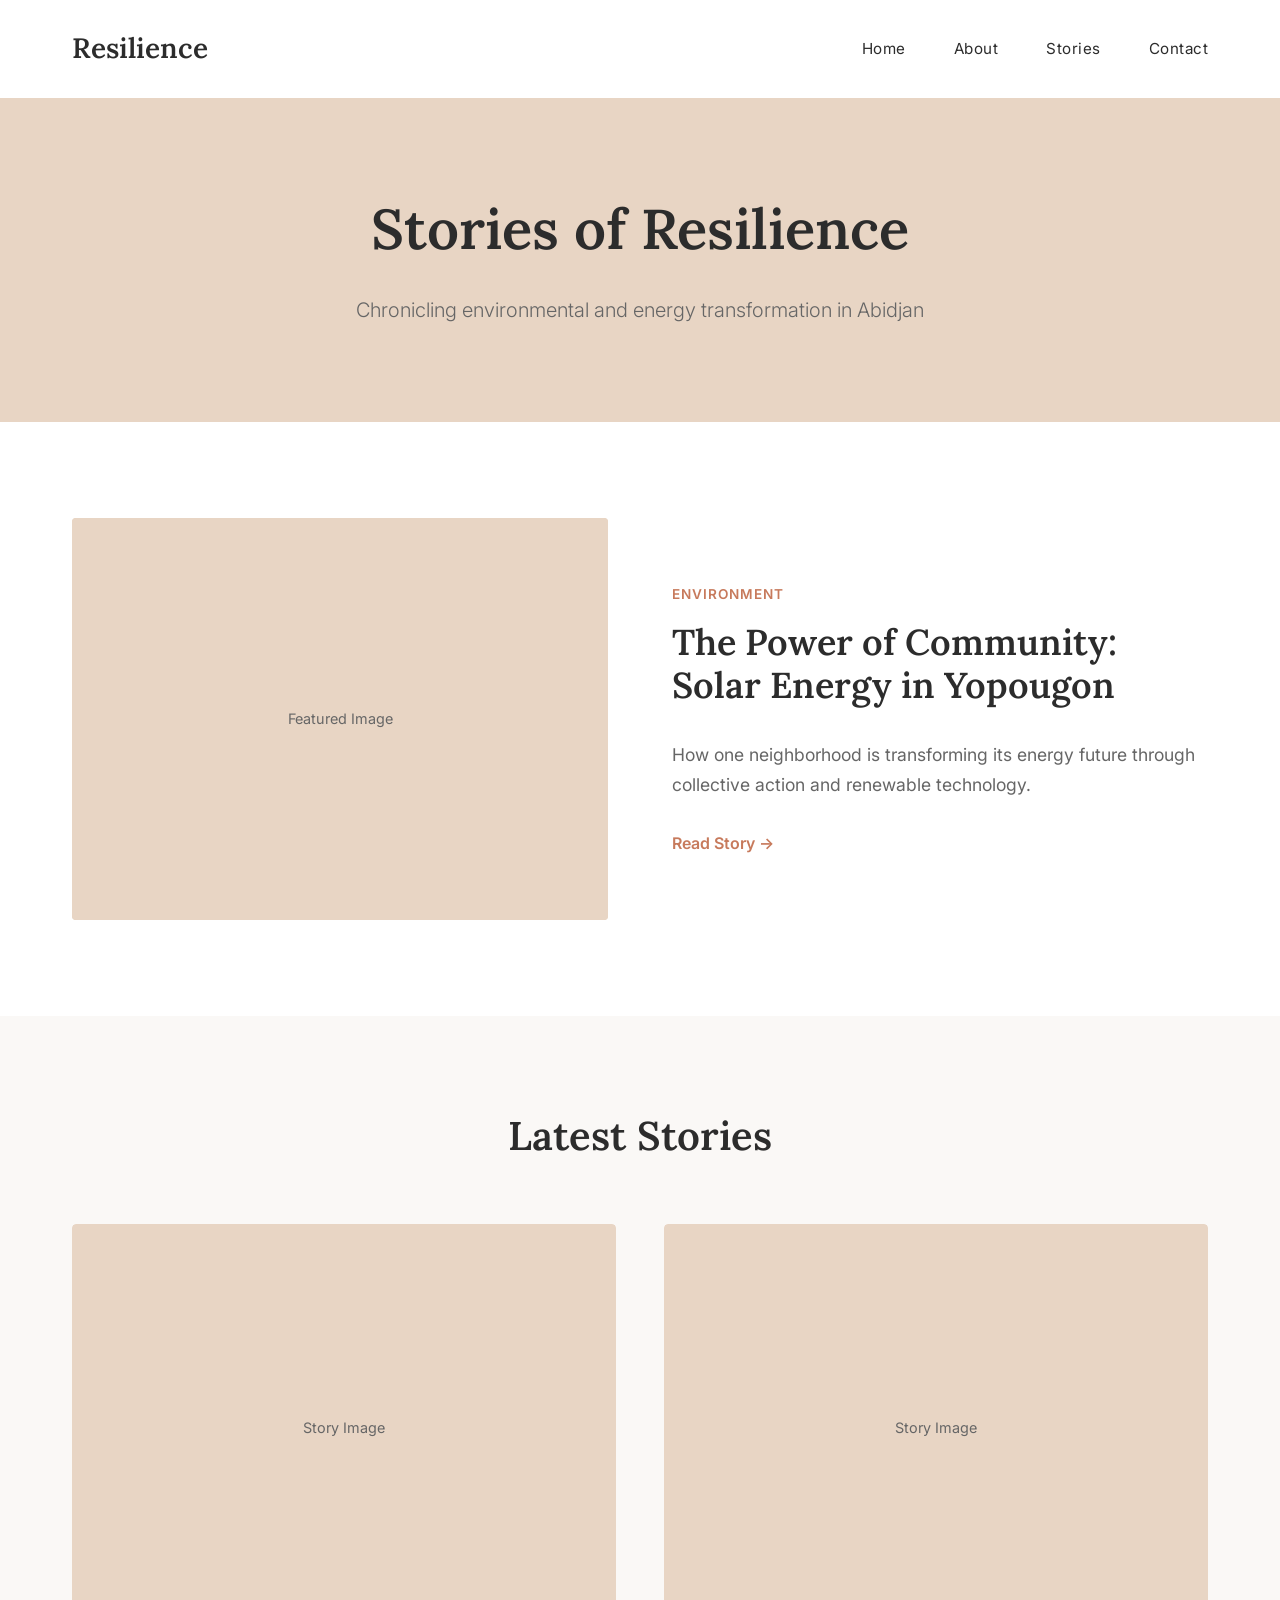
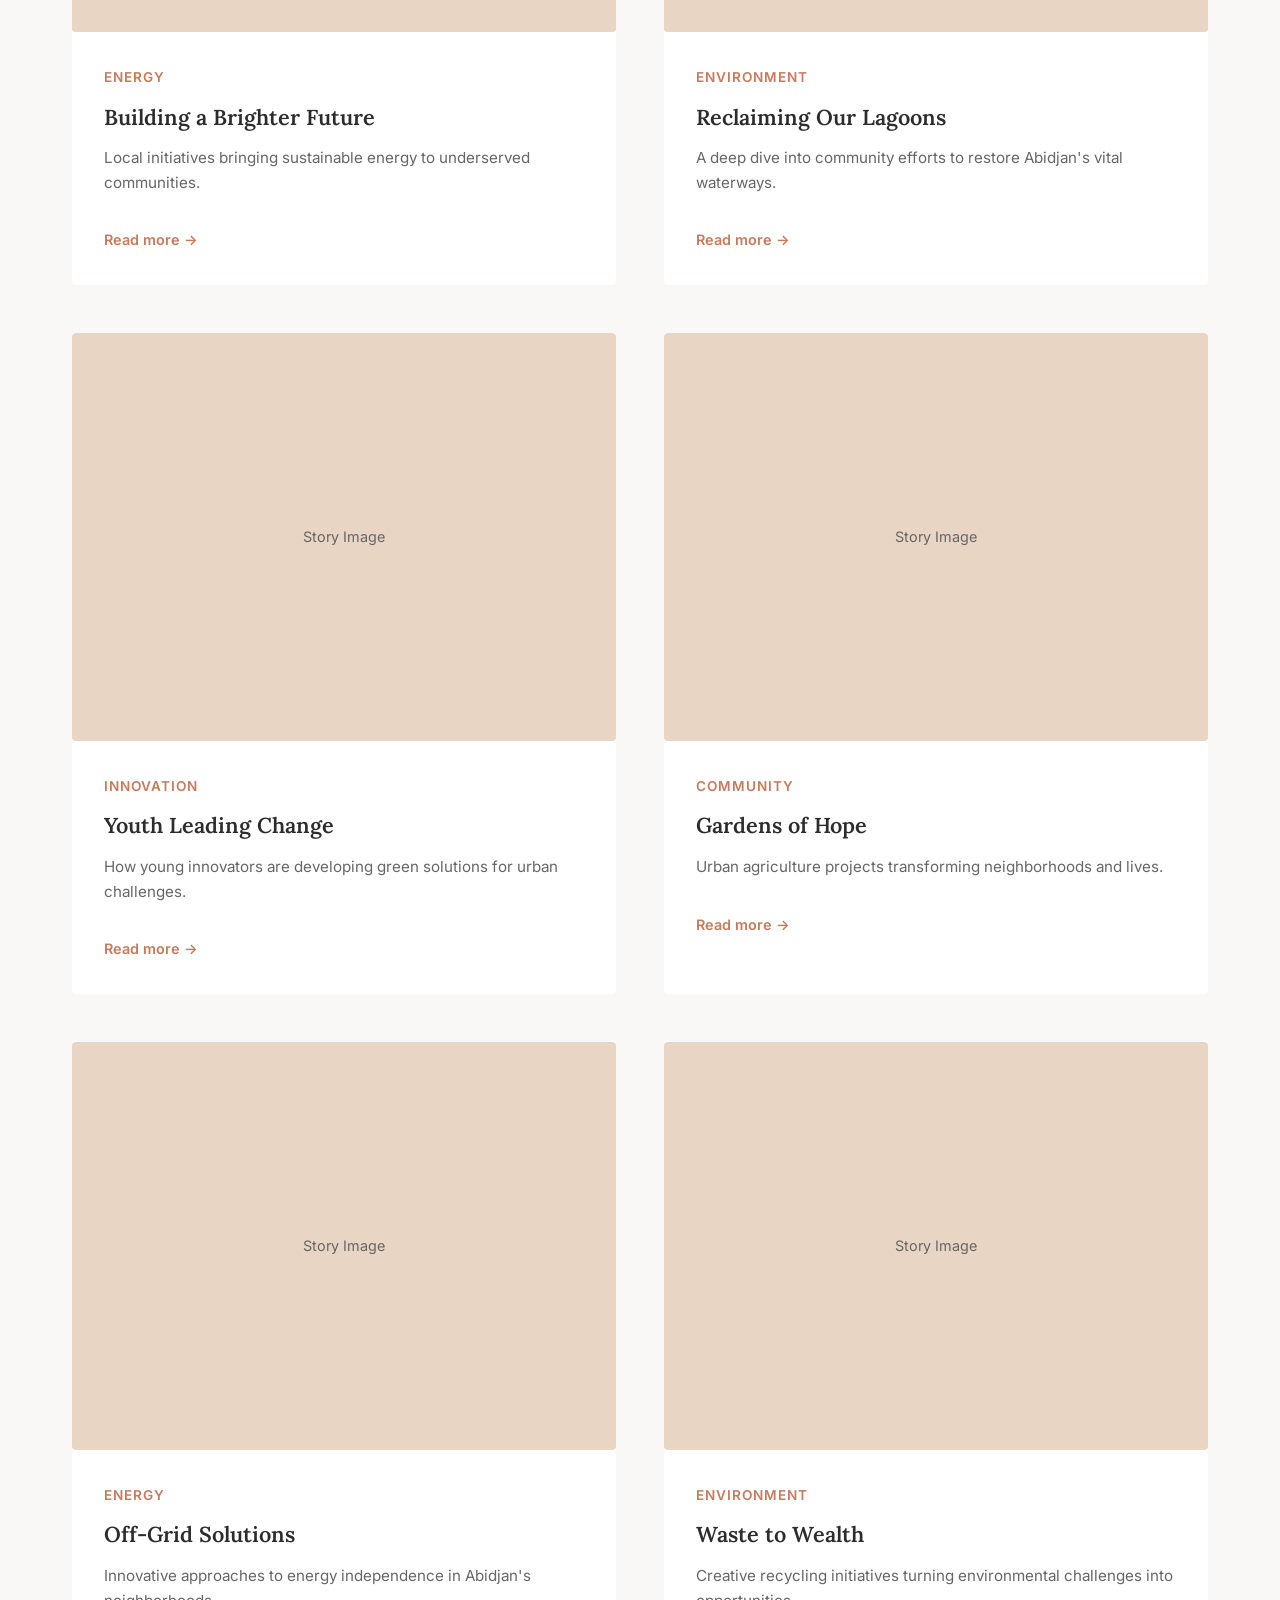
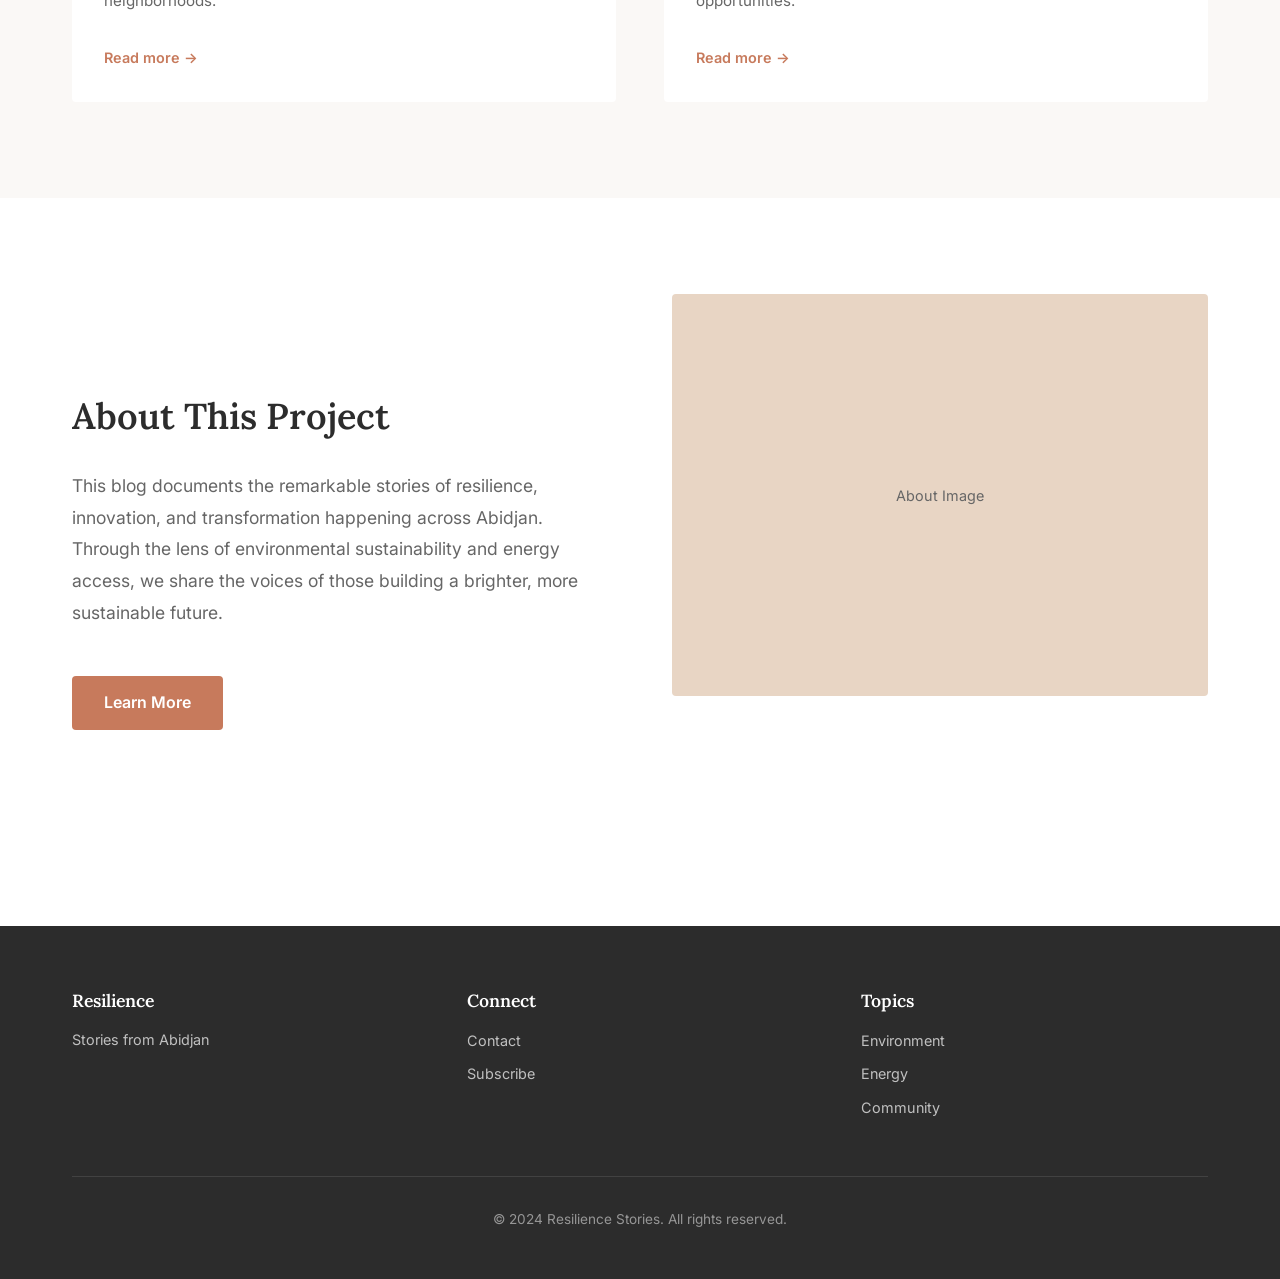
==== index.html @ 50802165 "Create simple blog website for Abidjan resilience stories - Add homepage with hero section, featured" ====
<!DOCTYPE html>
<html lang="en">
<head>
    <meta charset="UTF-8">
    <meta name="viewport" content="width=device-width, initial-scale=1.0">
    <title>Stories of Resilience - Abidjan</title>
    <link rel="stylesheet" href="styles.css">
    <link rel="preconnect" href="https://fonts.googleapis.com">
    <link rel="preconnect" href="https://fonts.gstatic.com" crossorigin>
    <link href="https://fonts.googleapis.com/css2?family=Lora:wght@400;600&family=Inter:wght@300;400;600&display=swap" rel="stylesheet">
</head>
<body>
    <header class="main-header">
        <nav class="nav-container">
            <div class="logo">
                <h1>Resilience</h1>
            </div>
            <ul class="nav-menu">
                <li><a href="index.html">Home</a></li>
                <li><a href="about.html">About</a></li>
                <li><a href="#blog">Stories</a></li>
                <li><a href="#contact">Contact</a></li>
            </ul>
        </nav>
    </header>

    <main>
        <!-- Hero Section -->
        <section class="hero">
            <div class="hero-content">
                <h2 class="hero-title">Stories of Resilience</h2>
                <p class="hero-subtitle">Chronicling environmental and energy transformation in Abidjan</p>
            </div>
        </section>

        <!-- Featured Article -->
        <section class="featured">
            <div class="container">
                <article class="featured-article">
                    <div class="featured-image">
                        <div class="placeholder-image">Featured Image</div>
                    </div>
                    <div class="featured-text">
                        <span class="category">Environment</span>
                        <h3>The Power of Community: Solar Energy in Yopougon</h3>
                        <p class="excerpt">How one neighborhood is transforming its energy future through collective action and renewable technology.</p>
                        <a href="post.html" class="read-more">Read Story →</a>
                    </div>
                </article>
            </div>
        </section>

        <!-- Blog Grid -->
        <section id="blog" class="blog-grid">
            <div class="container">
                <h2 class="section-title">Latest Stories</h2>

                <div class="grid">
                    <article class="blog-card">
                        <div class="card-image">
                            <div class="placeholder-image">Story Image</div>
                        </div>
                        <div class="card-content">
                            <span class="category">Energy</span>
                            <h3>Building a Brighter Future</h3>
                            <p>Local initiatives bringing sustainable energy to underserved communities.</p>
                            <a href="post.html" class="card-link">Read more →</a>
                        </div>
                    </article>

                    <article class="blog-card">
                        <div class="card-image">
                            <div class="placeholder-image">Story Image</div>
                        </div>
                        <div class="card-content">
                            <span class="category">Environment</span>
                            <h3>Reclaiming Our Lagoons</h3>
                            <p>A deep dive into community efforts to restore Abidjan's vital waterways.</p>
                            <a href="post.html" class="card-link">Read more →</a>
                        </div>
                    </article>

                    <article class="blog-card">
                        <div class="card-image">
                            <div class="placeholder-image">Story Image</div>
                        </div>
                        <div class="card-content">
                            <span class="category">Innovation</span>
                            <h3>Youth Leading Change</h3>
                            <p>How young innovators are developing green solutions for urban challenges.</p>
                            <a href="post.html" class="card-link">Read more →</a>
                        </div>
                    </article>

                    <article class="blog-card">
                        <div class="card-image">
                            <div class="placeholder-image">Story Image</div>
                        </div>
                        <div class="card-content">
                            <span class="category">Community</span>
                            <h3>Gardens of Hope</h3>
                            <p>Urban agriculture projects transforming neighborhoods and lives.</p>
                            <a href="post.html" class="card-link">Read more →</a>
                        </div>
                    </article>

                    <article class="blog-card">
                        <div class="card-image">
                            <div class="placeholder-image">Story Image</div>
                        </div>
                        <div class="card-content">
                            <span class="category">Energy</span>
                            <h3>Off-Grid Solutions</h3>
                            <p>Innovative approaches to energy independence in Abidjan's neighborhoods.</p>
                            <a href="post.html" class="card-link">Read more →</a>
                        </div>
                    </article>

                    <article class="blog-card">
                        <div class="card-image">
                            <div class="placeholder-image">Story Image</div>
                        </div>
                        <div class="card-content">
                            <span class="category">Environment</span>
                            <h3>Waste to Wealth</h3>
                            <p>Creative recycling initiatives turning environmental challenges into opportunities.</p>
                            <a href="post.html" class="card-link">Read more →</a>
                        </div>
                    </article>
                </div>
            </div>
        </section>

        <!-- About Section -->
        <section class="about-section">
            <div class="container">
                <div class="about-grid">
                    <div class="about-text">
                        <h2>About This Project</h2>
                        <p>This blog documents the remarkable stories of resilience, innovation, and transformation happening across Abidjan. Through the lens of environmental sustainability and energy access, we share the voices of those building a brighter, more sustainable future.</p>
                        <a href="about.html" class="btn-primary">Learn More</a>
                    </div>
                    <div class="about-image">
                        <div class="placeholder-image">About Image</div>
                    </div>
                </div>
            </div>
        </section>
    </main>

    <footer class="main-footer">
        <div class="container">
            <div class="footer-content">
                <div class="footer-col">
                    <h4>Resilience</h4>
                    <p>Stories from Abidjan</p>
                </div>
                <div class="footer-col">
                    <h4>Connect</h4>
                    <ul>
                        <li><a href="#contact">Contact</a></li>
                        <li><a href="#subscribe">Subscribe</a></li>
                    </ul>
                </div>
                <div class="footer-col">
                    <h4>Topics</h4>
                    <ul>
                        <li><a href="#environment">Environment</a></li>
                        <li><a href="#energy">Energy</a></li>
                        <li><a href="#community">Community</a></li>
                    </ul>
                </div>
            </div>
            <div class="footer-bottom">
                <p>&copy; 2024 Resilience Stories. All rights reserved.</p>
            </div>
        </div>
    </footer>
</body>
</html>
---- styles.css ----
/* ==========================================
   GLOBAL STYLES & VARIABLES
   ========================================== */

:root {
    /* Colors from moodboard */
    --primary-color: #C77A5C;      /* Terracotta */
    --secondary-color: #E8D5C4;    /* Beige */
    --accent-color: #A86A4D;       /* Darker terracotta */
    --text-dark: #2C2C2C;
    --text-light: #666666;
    --bg-light: #FAF8F6;
    --white: #FFFFFF;

    /* Typography */
    --font-serif: 'Lora', Georgia, serif;
    --font-sans: 'Inter', -apple-system, sans-serif;

    /* Spacing */
    --spacing-xs: 0.5rem;
    --spacing-sm: 1rem;
    --spacing-md: 2rem;
    --spacing-lg: 3rem;
    --spacing-xl: 4rem;
    --spacing-xxl: 6rem;

    /* Layout */
    --max-width: 1200px;
    --border-radius: 4px;
}

/* ==========================================
   RESET & BASE STYLES
   ========================================== */

* {
    margin: 0;
    padding: 0;
    box-sizing: border-box;
}

body {
    font-family: var(--font-sans);
    color: var(--text-dark);
    background-color: var(--bg-light);
    line-height: 1.6;
    font-size: 16px;
}

h1, h2, h3, h4, h5, h6 {
    font-family: var(--font-serif);
    font-weight: 600;
    line-height: 1.2;
    margin-bottom: var(--spacing-sm);
}

h1 { font-size: 2.5rem; }
h2 { font-size: 2rem; }
h3 { font-size: 1.5rem; }
h4 { font-size: 1.25rem; }

p {
    margin-bottom: var(--spacing-sm);
    color: var(--text-light);
}

a {
    color: var(--primary-color);
    text-decoration: none;
    transition: color 0.3s ease;
}

a:hover {
    color: var(--accent-color);
}

img {
    max-width: 100%;
    height: auto;
    display: block;
}

.container {
    max-width: var(--max-width);
    margin: 0 auto;
    padding: 0 var(--spacing-md);
}

/* ==========================================
   HEADER & NAVIGATION
   ========================================== */

.main-header {
    background-color: var(--white);
    border-bottom: 1px solid var(--secondary-color);
    position: sticky;
    top: 0;
    z-index: 100;
    padding: var(--spacing-md) 0;
}

.nav-container {
    max-width: var(--max-width);
    margin: 0 auto;
    padding: 0 var(--spacing-md);
    display: flex;
    justify-content: space-between;
    align-items: center;
}

.logo h1 {
    font-size: 1.75rem;
    color: var(--text-dark);
    margin: 0;
}

.nav-menu {
    display: flex;
    list-style: none;
    gap: var(--spacing-lg);
}

.nav-menu a {
    color: var(--text-dark);
    font-weight: 400;
    font-size: 0.95rem;
    letter-spacing: 0.5px;
    transition: color 0.3s ease;
}

.nav-menu a:hover {
    color: var(--primary-color);
}

/* ==========================================
   HERO SECTION
   ========================================== */

.hero {
    background-color: var(--secondary-color);
    padding: var(--spacing-xxl) var(--spacing-md);
    text-align: center;
}

.hero-content {
    max-width: 800px;
    margin: 0 auto;
}

.hero-title {
    font-size: 3.5rem;
    color: var(--text-dark);
    margin-bottom: var(--spacing-md);
    font-weight: 600;
}

.hero-subtitle {
    font-size: 1.25rem;
    color: var(--text-light);
    font-weight: 300;
    max-width: 600px;
    margin: 0 auto;
}

/* ==========================================
   FEATURED ARTICLE
   ========================================== */

.featured {
    padding: var(--spacing-xxl) 0;
    background-color: var(--white);
}

.featured-article {
    display: grid;
    grid-template-columns: 1fr 1fr;
    gap: var(--spacing-xl);
    align-items: center;
}

.featured-image,
.placeholder-image {
    width: 100%;
    aspect-ratio: 4/3;
    background-color: var(--secondary-color);
    border-radius: var(--border-radius);
    display: flex;
    align-items: center;
    justify-content: center;
    color: var(--text-light);
    font-size: 0.9rem;
}

.category {
    display: inline-block;
    font-size: 0.85rem;
    text-transform: uppercase;
    letter-spacing: 1px;
    color: var(--primary-color);
    font-weight: 600;
    margin-bottom: var(--spacing-sm);
}

.featured-text h3 {
    font-size: 2.25rem;
    color: var(--text-dark);
    margin-bottom: var(--spacing-md);
}

.excerpt {
    font-size: 1.1rem;
    line-height: 1.7;
    margin-bottom: var(--spacing-md);
}

.read-more {
    display: inline-block;
    font-weight: 600;
    font-size: 1rem;
    color: var(--primary-color);
    transition: transform 0.3s ease;
}

.read-more:hover {
    transform: translateX(5px);
}

/* ==========================================
   BLOG GRID
   ========================================== */

.blog-grid {
    padding: var(--spacing-xxl) 0;
    background-color: var(--bg-light);
}

.section-title {
    text-align: center;
    font-size: 2.5rem;
    margin-bottom: var(--spacing-xl);
    color: var(--text-dark);
}

.grid {
    display: grid;
    grid-template-columns: repeat(auto-fill, minmax(350px, 1fr));
    gap: var(--spacing-lg);
}

.blog-card {
    background-color: var(--white);
    border-radius: var(--border-radius);
    overflow: hidden;
    transition: transform 0.3s ease, box-shadow 0.3s ease;
}

.blog-card:hover {
    transform: translateY(-5px);
    box-shadow: 0 10px 30px rgba(0, 0, 0, 0.1);
}

.card-image {
    width: 100%;
    aspect-ratio: 16/10;
}

.card-content {
    padding: var(--spacing-md);
}

.card-content h3 {
    font-size: 1.35rem;
    margin-bottom: var(--spacing-sm);
    color: var(--text-dark);
}

.card-content p {
    font-size: 0.95rem;
    margin-bottom: var(--spacing-md);
    line-height: 1.6;
}

.card-link {
    font-weight: 600;
    font-size: 0.9rem;
    color: var(--primary-color);
}

/* ==========================================
   ABOUT SECTION
   ========================================== */

.about-section {
    padding: var(--spacing-xxl) 0;
    background-color: var(--white);
}

.about-grid {
    display: grid;
    grid-template-columns: 1fr 1fr;
    gap: var(--spacing-xl);
    align-items: center;
}

.about-text h2 {
    font-size: 2.25rem;
    margin-bottom: var(--spacing-md);
}

.about-text p {
    font-size: 1.1rem;
    line-height: 1.8;
    margin-bottom: var(--spacing-lg);
}

.btn-primary {
    display: inline-block;
    padding: 0.875rem 2rem;
    background-color: var(--primary-color);
    color: var(--white);
    border-radius: var(--border-radius);
    font-weight: 600;
    transition: background-color 0.3s ease, transform 0.3s ease;
}

.btn-primary:hover {
    background-color: var(--accent-color);
    transform: translateY(-2px);
    color: var(--white);
}

.about-image {
    width: 100%;
    aspect-ratio: 1/1;
}

/* ==========================================
   FOOTER
   ========================================== */

.main-footer {
    background-color: var(--text-dark);
    color: var(--white);
    padding: var(--spacing-xl) 0 var(--spacing-md);
}

.footer-content {
    display: grid;
    grid-template-columns: repeat(3, 1fr);
    gap: var(--spacing-lg);
    margin-bottom: var(--spacing-lg);
}

.footer-col h4 {
    color: var(--white);
    margin-bottom: var(--spacing-sm);
    font-size: 1.1rem;
}

.footer-col p,
.footer-col a {
    color: rgba(255, 255, 255, 0.7);
    font-size: 0.9rem;
}

.footer-col ul {
    list-style: none;
}

.footer-col ul li {
    margin-bottom: var(--spacing-xs);
}

.footer-col a:hover {
    color: var(--secondary-color);
}

.footer-bottom {
    border-top: 1px solid rgba(255, 255, 255, 0.1);
    padding-top: var(--spacing-md);
    text-align: center;
}

.footer-bottom p {
    color: rgba(255, 255, 255, 0.5);
    font-size: 0.85rem;
}

/* ==========================================
   RESPONSIVE DESIGN
   ========================================== */

@media (max-width: 768px) {
    .hero-title {
        font-size: 2.5rem;
    }

    .hero-subtitle {
        font-size: 1.1rem;
    }

    .nav-menu {
        gap: var(--spacing-md);
    }

    .featured-article,
    .about-grid {
        grid-template-columns: 1fr;
    }

    .grid {
        grid-template-columns: 1fr;
    }

    .footer-content {
        grid-template-columns: 1fr;
        gap: var(--spacing-md);
    }

    .section-title {
        font-size: 2rem;
    }
}

@media (max-width: 480px) {
    .hero-title {
        font-size: 2rem;
    }

    .nav-menu {
        flex-direction: column;
        gap: var(--spacing-sm);
    }

    .nav-container {
        flex-direction: column;
        gap: var(--spacing-md);
    }
}
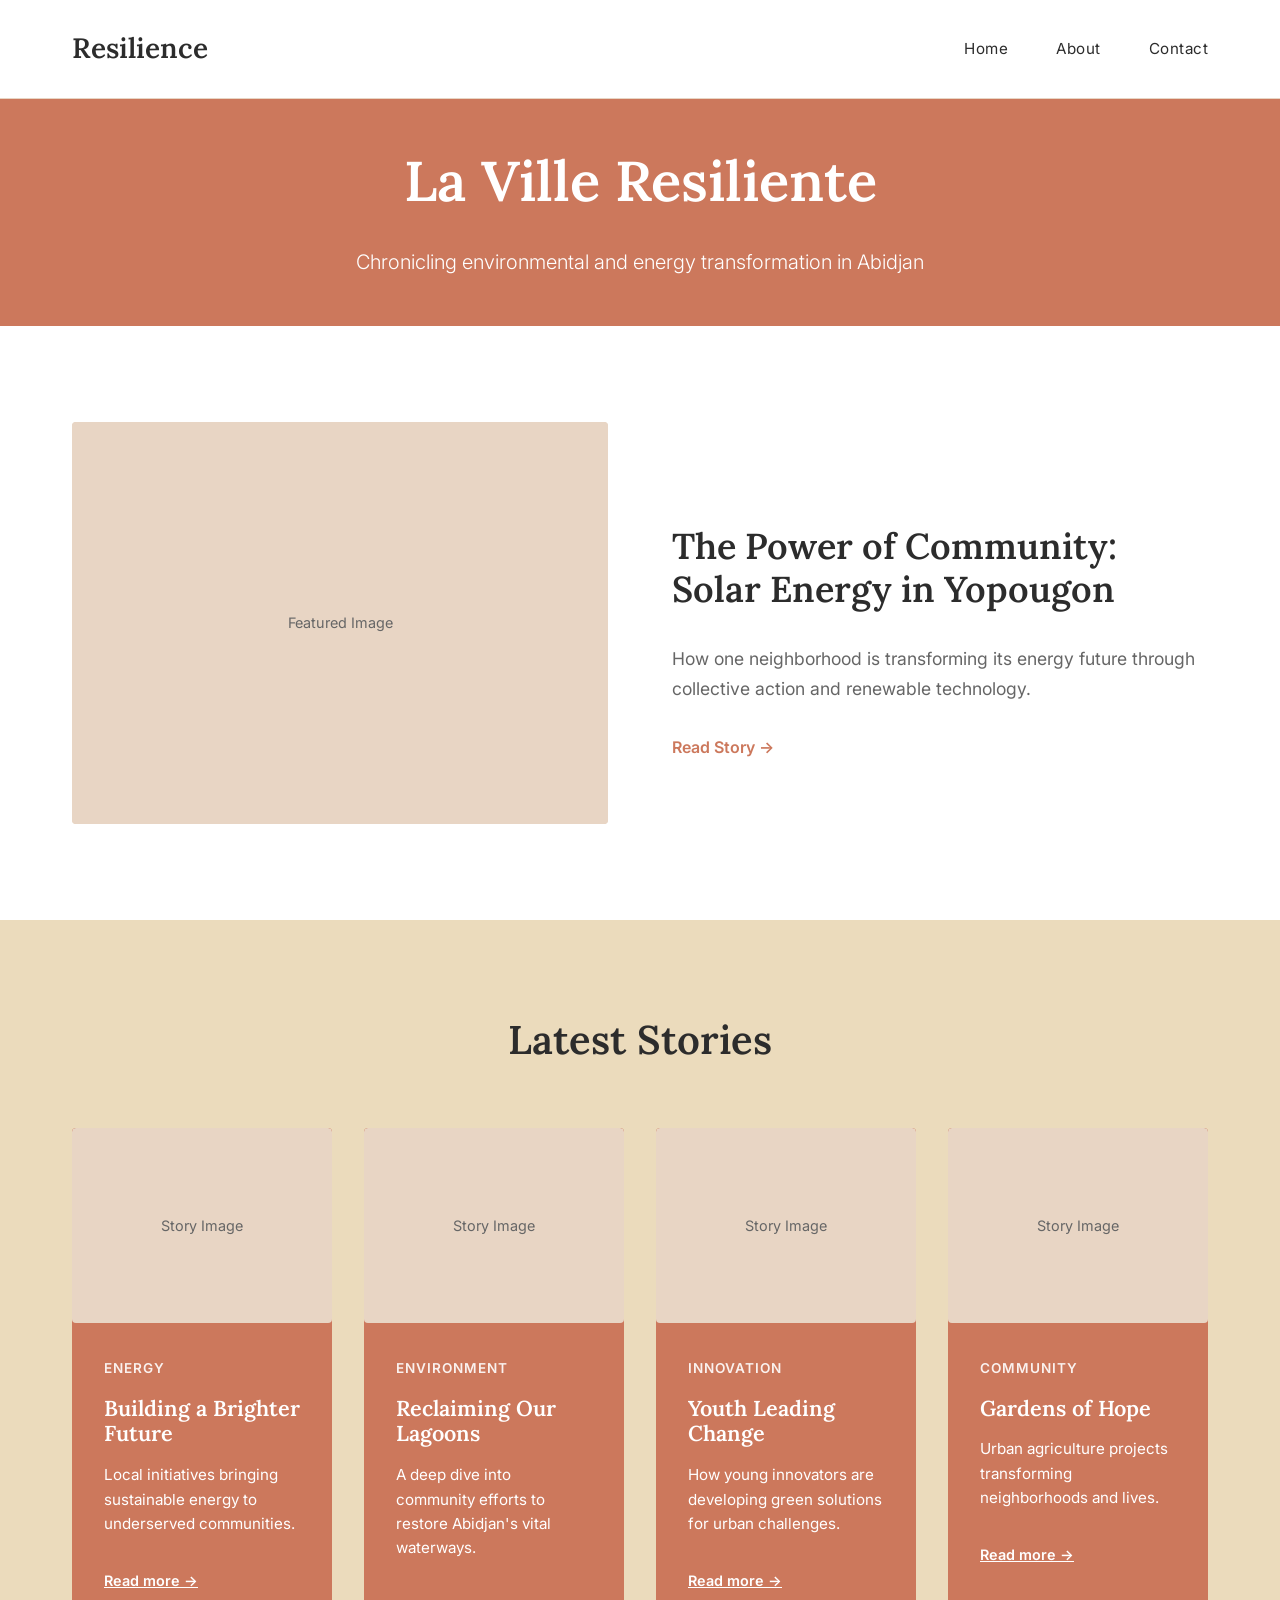
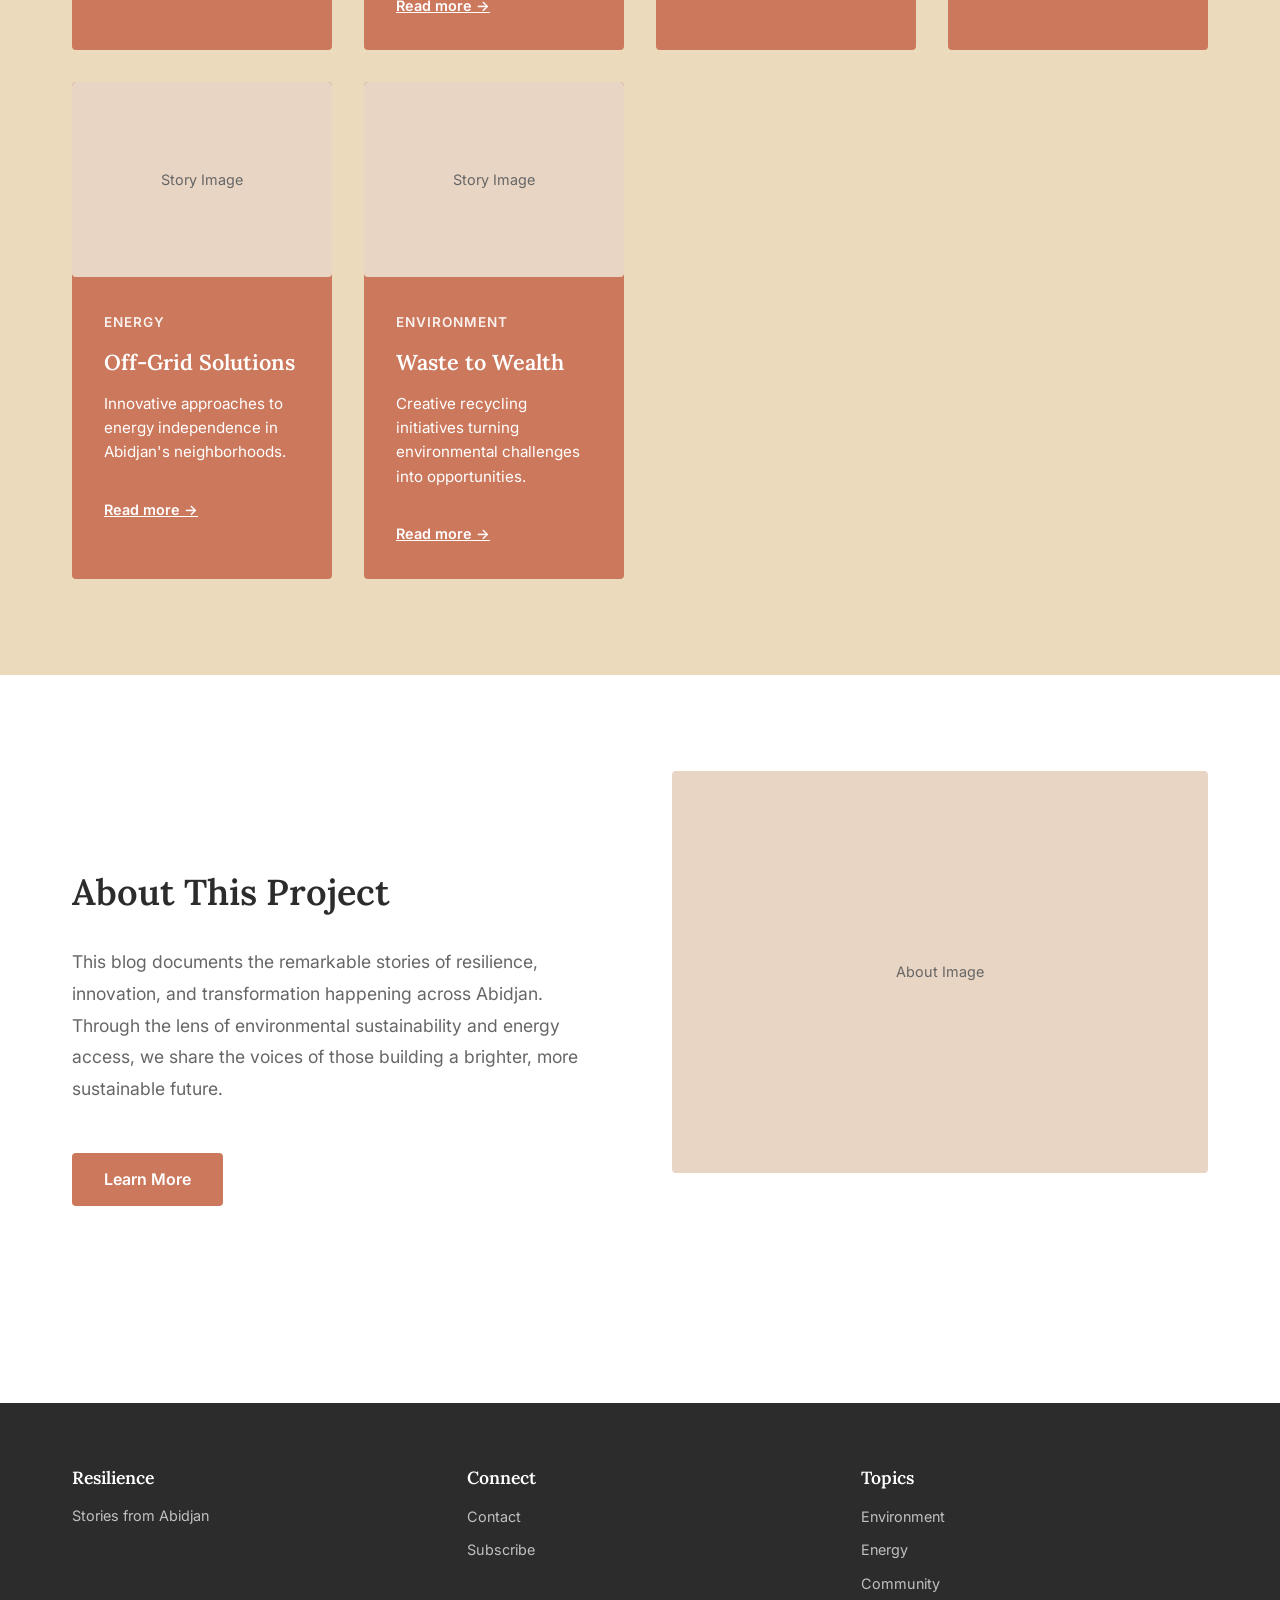
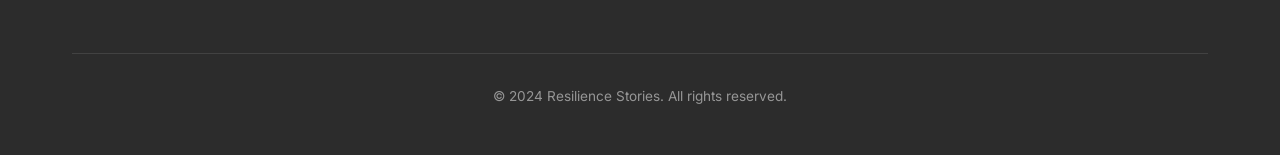
==== commit 83d64f1a: "Update blog design with client specifications - Change background color to #EBDBBC - Update hero ban" ====
--- a/index.html
+++ b/index.html
@@ -18,7 +18,6 @@
             <ul class="nav-menu">
                 <li><a href="index.html">Home</a></li>
                 <li><a href="about.html">About</a></li>
-                <li><a href="#blog">Stories</a></li>
                 <li><a href="#contact">Contact</a></li>
             </ul>
         </nav>
@@ -28,7 +27,7 @@
         <!-- Hero Section -->
         <section class="hero">
             <div class="hero-content">
-                <h2 class="hero-title">Stories of Resilience</h2>
+                <h2 class="hero-title">La Ville Resiliente</h2>
                 <p class="hero-subtitle">Chronicling environmental and energy transformation in Abidjan</p>
             </div>
         </section>
--- a/styles.css
+++ b/styles.css
@@ -4,12 +4,12 @@
 
 :root {
     /* Colors from moodboard */
-    --primary-color: #C77A5C;      /* Terracotta */
+    --primary-color: #CC785C;      /* Deep Terracotta */
     --secondary-color: #E8D5C4;    /* Beige */
     --accent-color: #A86A4D;       /* Darker terracotta */
     --text-dark: #2C2C2C;
     --text-light: #666666;
-    --bg-light: #FAF8F6;
+    --bg-light: #EBDBBC;           /* Updated background */
     --white: #FFFFFF;
 
     /* Typography */
@@ -137,8 +137,8 @@
    ========================================== */
 
 .hero {
-    background-color: var(--secondary-color);
-    padding: var(--spacing-xxl) var(--spacing-md);
+    background-color: #CC785C;
+    padding: var(--spacing-lg) var(--spacing-md);
     text-align: center;
 }
 
@@ -149,14 +149,14 @@
 
 .hero-title {
     font-size: 3.5rem;
-    color: var(--text-dark);
+    color: var(--white);
     margin-bottom: var(--spacing-md);
     font-weight: 600;
 }
 
 .hero-subtitle {
     font-size: 1.25rem;
-    color: var(--text-light);
+    color: var(--white);
     font-weight: 300;
     max-width: 600px;
     margin: 0 auto;
@@ -196,9 +196,10 @@
     font-size: 0.85rem;
     text-transform: uppercase;
     letter-spacing: 1px;
-    color: var(--primary-color);
+    color: var(--white);
     font-weight: 600;
     margin-bottom: var(--spacing-sm);
+    opacity: 0.9;
 }
 
 .featured-text h3 {
@@ -243,12 +244,12 @@
 
 .grid {
     display: grid;
-    grid-template-columns: repeat(auto-fill, minmax(350px, 1fr));
-    gap: var(--spacing-lg);
+    grid-template-columns: repeat(auto-fill, minmax(250px, 1fr));
+    gap: var(--spacing-md);
 }
 
 .blog-card {
-    background-color: var(--white);
+    background-color: #CC785C;
     border-radius: var(--border-radius);
     overflow: hidden;
     transition: transform 0.3s ease, box-shadow 0.3s ease;
@@ -271,19 +272,21 @@
 .card-content h3 {
     font-size: 1.35rem;
     margin-bottom: var(--spacing-sm);
-    color: var(--text-dark);
+    color: var(--white);
 }
 
 .card-content p {
     font-size: 0.95rem;
     margin-bottom: var(--spacing-md);
     line-height: 1.6;
+    color: var(--white);
 }
 
 .card-link {
     font-weight: 600;
     font-size: 0.9rem;
-    color: var(--primary-color);
+    color: var(--white);
+    text-decoration: underline;
 }
 
 /* ==========================================
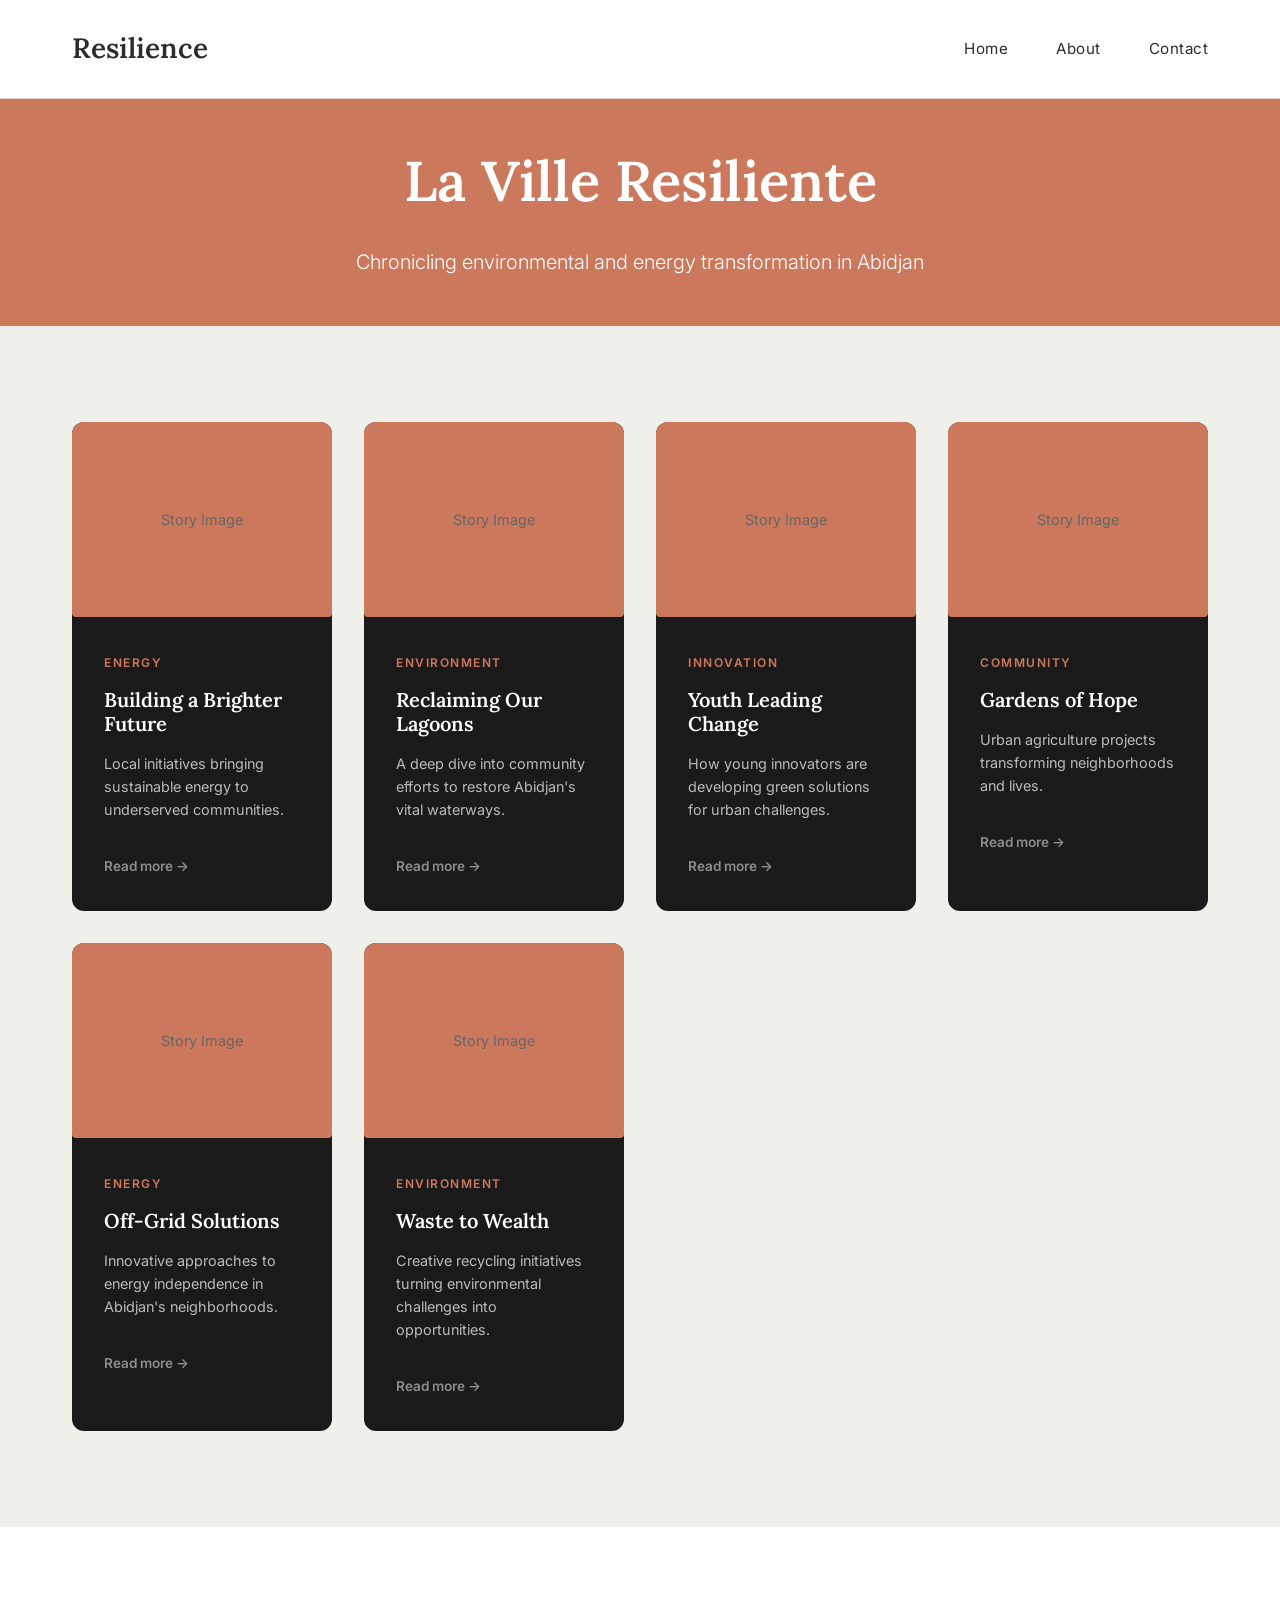
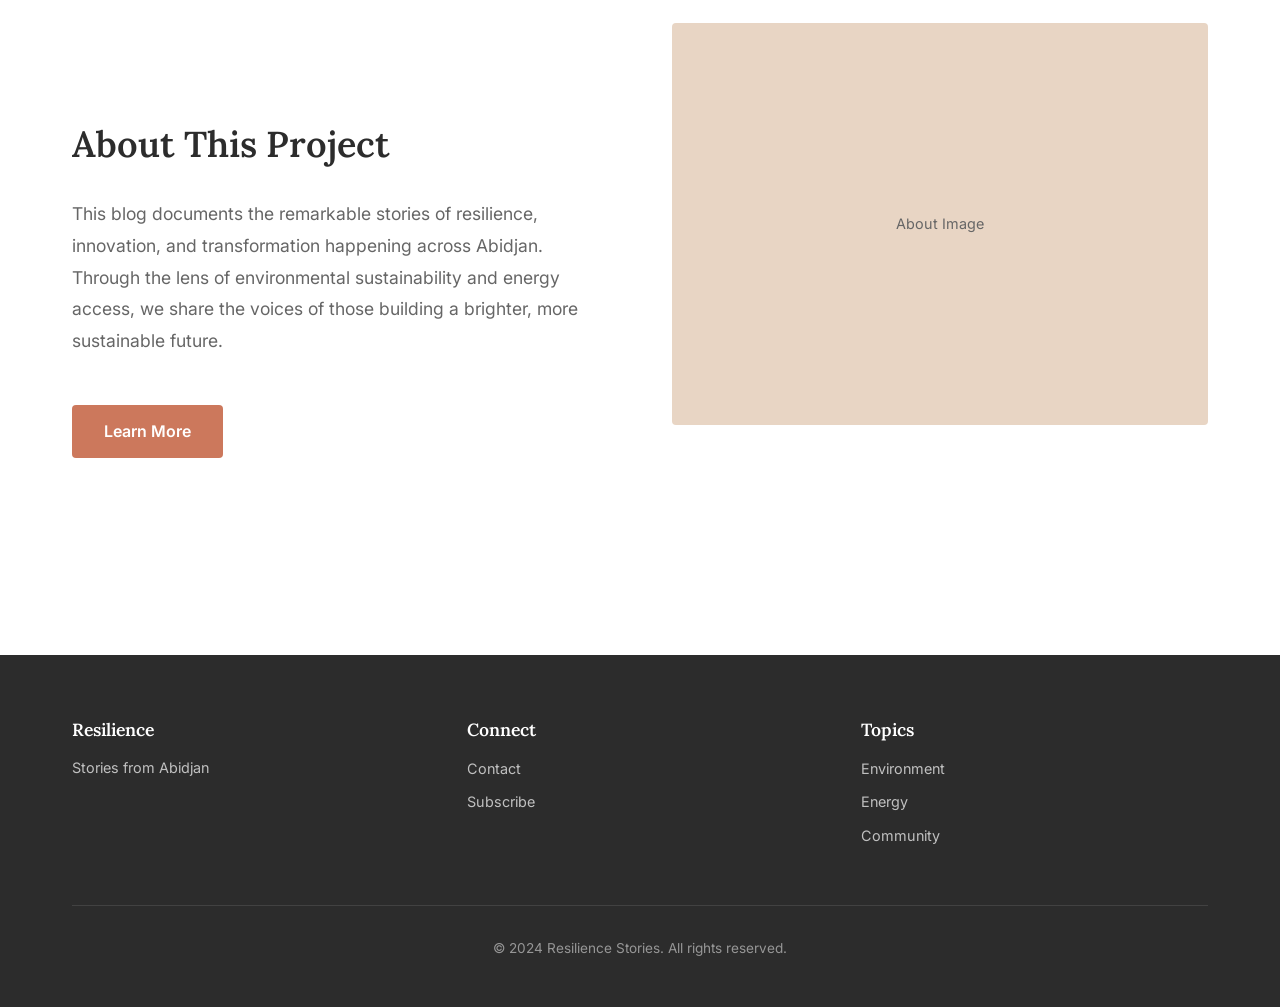
==== commit 314ae6d6: "Update design based on client feedback - Remove featured article section with white background - Rem" ====
--- a/index.html
+++ b/index.html
@@ -32,28 +32,9 @@
             </div>
         </section>
 
-        <!-- Featured Article -->
-        <section class="featured">
-            <div class="container">
-                <article class="featured-article">
-                    <div class="featured-image">
-                        <div class="placeholder-image">Featured Image</div>
-                    </div>
-                    <div class="featured-text">
-                        <span class="category">Environment</span>
-                        <h3>The Power of Community: Solar Energy in Yopougon</h3>
-                        <p class="excerpt">How one neighborhood is transforming its energy future through collective action and renewable technology.</p>
-                        <a href="post.html" class="read-more">Read Story →</a>
-                    </div>
-                </article>
-            </div>
-        </section>
-
         <!-- Blog Grid -->
         <section id="blog" class="blog-grid">
             <div class="container">
-                <h2 class="section-title">Latest Stories</h2>
-
                 <div class="grid">
                     <article class="blog-card">
                         <div class="card-image">
--- a/styles.css
+++ b/styles.css
@@ -9,7 +9,7 @@
     --accent-color: #A86A4D;       /* Darker terracotta */
     --text-dark: #2C2C2C;
     --text-light: #666666;
-    --bg-light: #EBDBBC;           /* Updated background */
+    --bg-light: #F0F0EB;           /* Updated background */
     --white: #FFFFFF;
 
     /* Typography */
@@ -193,13 +193,16 @@
 
 .category {
     display: inline-block;
-    font-size: 0.85rem;
+    font-size: 0.75rem;
     text-transform: uppercase;
-    letter-spacing: 1px;
-    color: var(--white);
+    letter-spacing: 1.5px;
+    color: var(--primary-color);
     font-weight: 600;
     margin-bottom: var(--spacing-sm);
-    opacity: 0.9;
+}
+
+.blog-card .category {
+    color: var(--primary-color);
 }
 
 .featured-text h3 {
@@ -249,15 +252,15 @@
 }
 
 .blog-card {
-    background-color: #CC785C;
-    border-radius: var(--border-radius);
+    background-color: #1a1a1a;
+    border-radius: 12px;
     overflow: hidden;
     transition: transform 0.3s ease, box-shadow 0.3s ease;
 }
 
 .blog-card:hover {
     transform: translateY(-5px);
-    box-shadow: 0 10px 30px rgba(0, 0, 0, 0.1);
+    box-shadow: 0 10px 30px rgba(0, 0, 0, 0.2);
 }
 
 .card-image {
@@ -265,28 +268,37 @@
     aspect-ratio: 16/10;
 }
 
+.card-image .placeholder-image {
+    background-color: #CC785C;
+}
+
 .card-content {
     padding: var(--spacing-md);
 }
 
 .card-content h3 {
-    font-size: 1.35rem;
+    font-size: 1.25rem;
     margin-bottom: var(--spacing-sm);
     color: var(--white);
+    font-weight: 600;
 }
 
 .card-content p {
-    font-size: 0.95rem;
+    font-size: 0.9rem;
     margin-bottom: var(--spacing-md);
     line-height: 1.6;
-    color: var(--white);
+    color: rgba(255, 255, 255, 0.7);
 }
 
 .card-link {
     font-weight: 600;
-    font-size: 0.9rem;
-    color: var(--white);
-    text-decoration: underline;
+    font-size: 0.85rem;
+    color: rgba(255, 255, 255, 0.5);
+    text-decoration: none;
+}
+
+.card-link:hover {
+    color: var(--white);
 }
 
 /* ==========================================
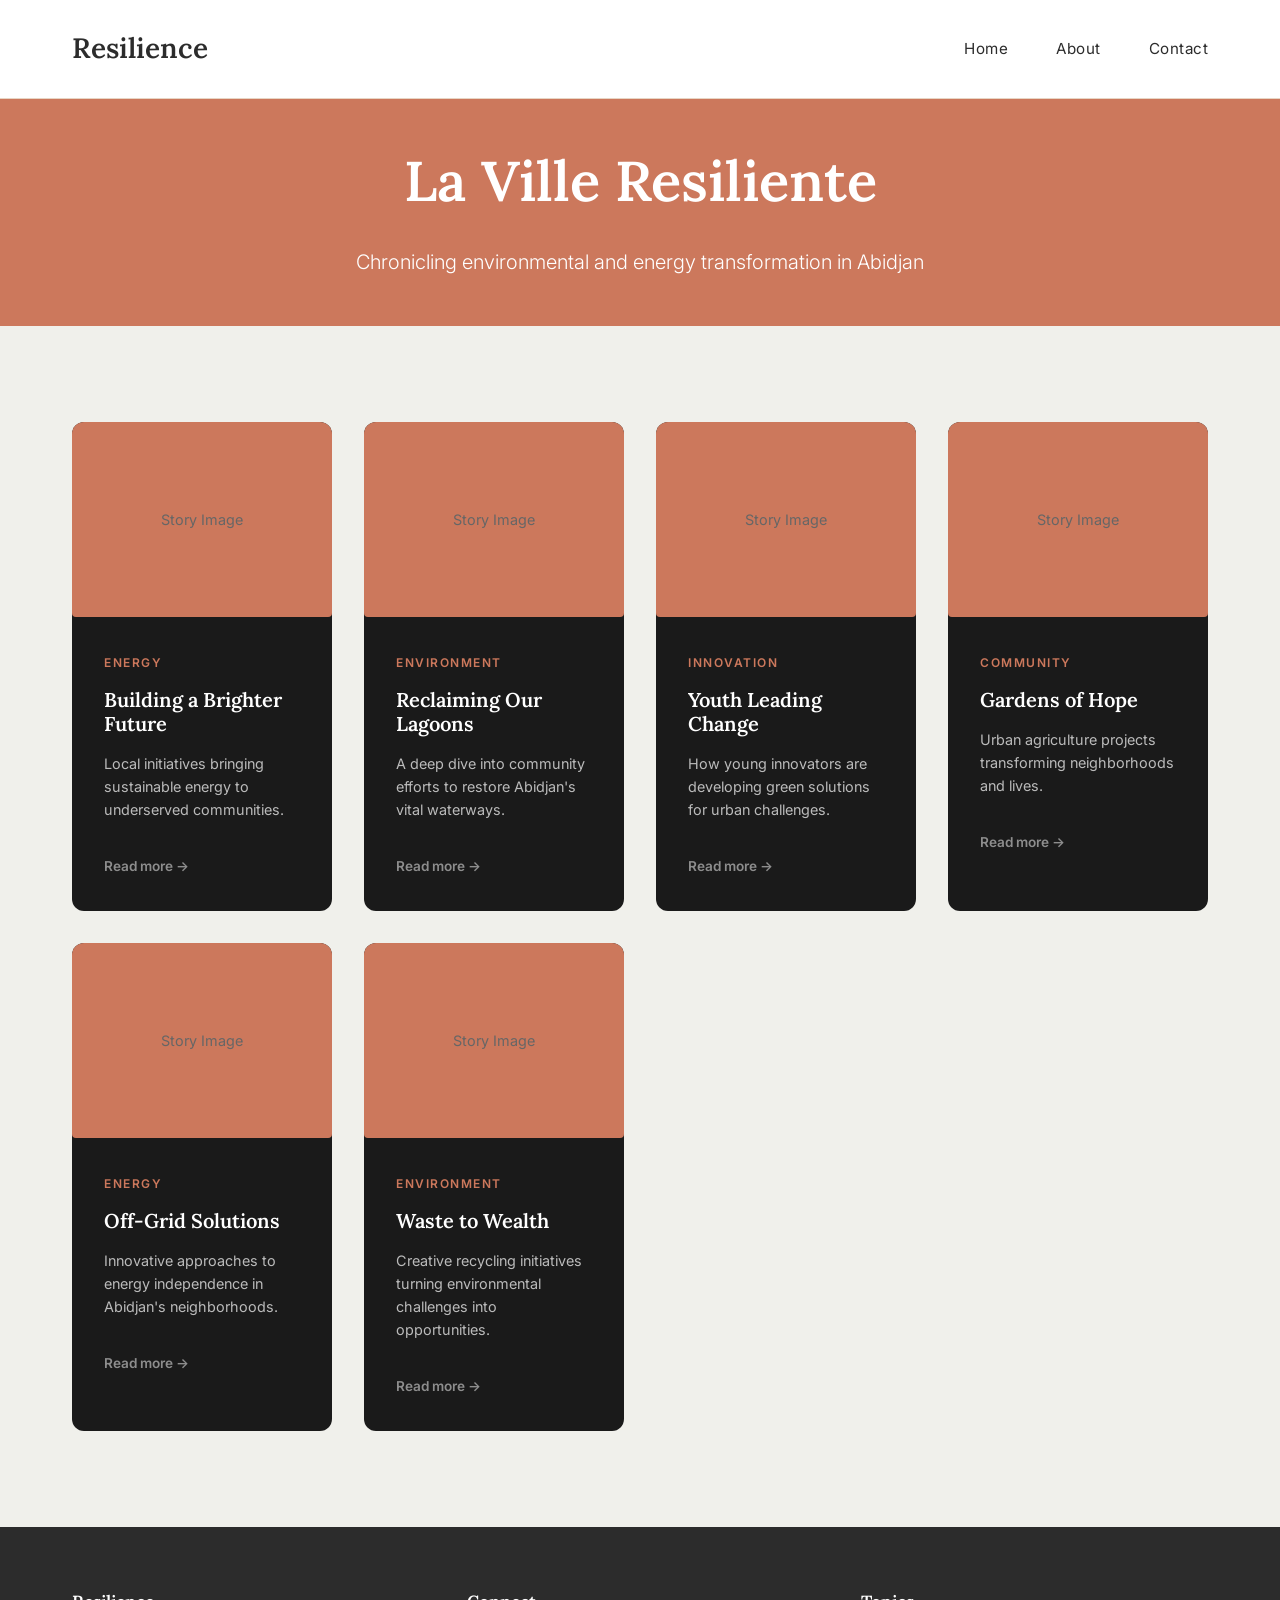
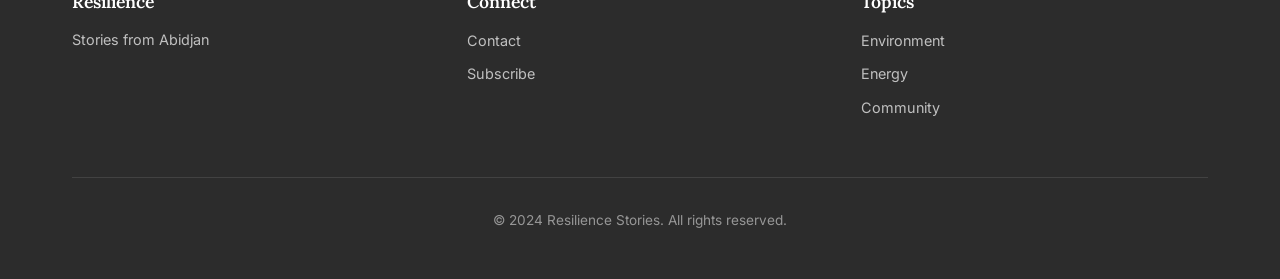
==== commit 2bb312bf: "Remove About This Project section for minimal design" ====
--- a/index.html
+++ b/index.html
@@ -110,22 +110,6 @@
                 </div>
             </div>
         </section>
-
-        <!-- About Section -->
-        <section class="about-section">
-            <div class="container">
-                <div class="about-grid">
-                    <div class="about-text">
-                        <h2>About This Project</h2>
-                        <p>This blog documents the remarkable stories of resilience, innovation, and transformation happening across Abidjan. Through the lens of environmental sustainability and energy access, we share the voices of those building a brighter, more sustainable future.</p>
-                        <a href="about.html" class="btn-primary">Learn More</a>
-                    </div>
-                    <div class="about-image">
-                        <div class="placeholder-image">About Image</div>
-                    </div>
-                </div>
-            </div>
-        </section>
     </main>
 
     <footer class="main-footer">
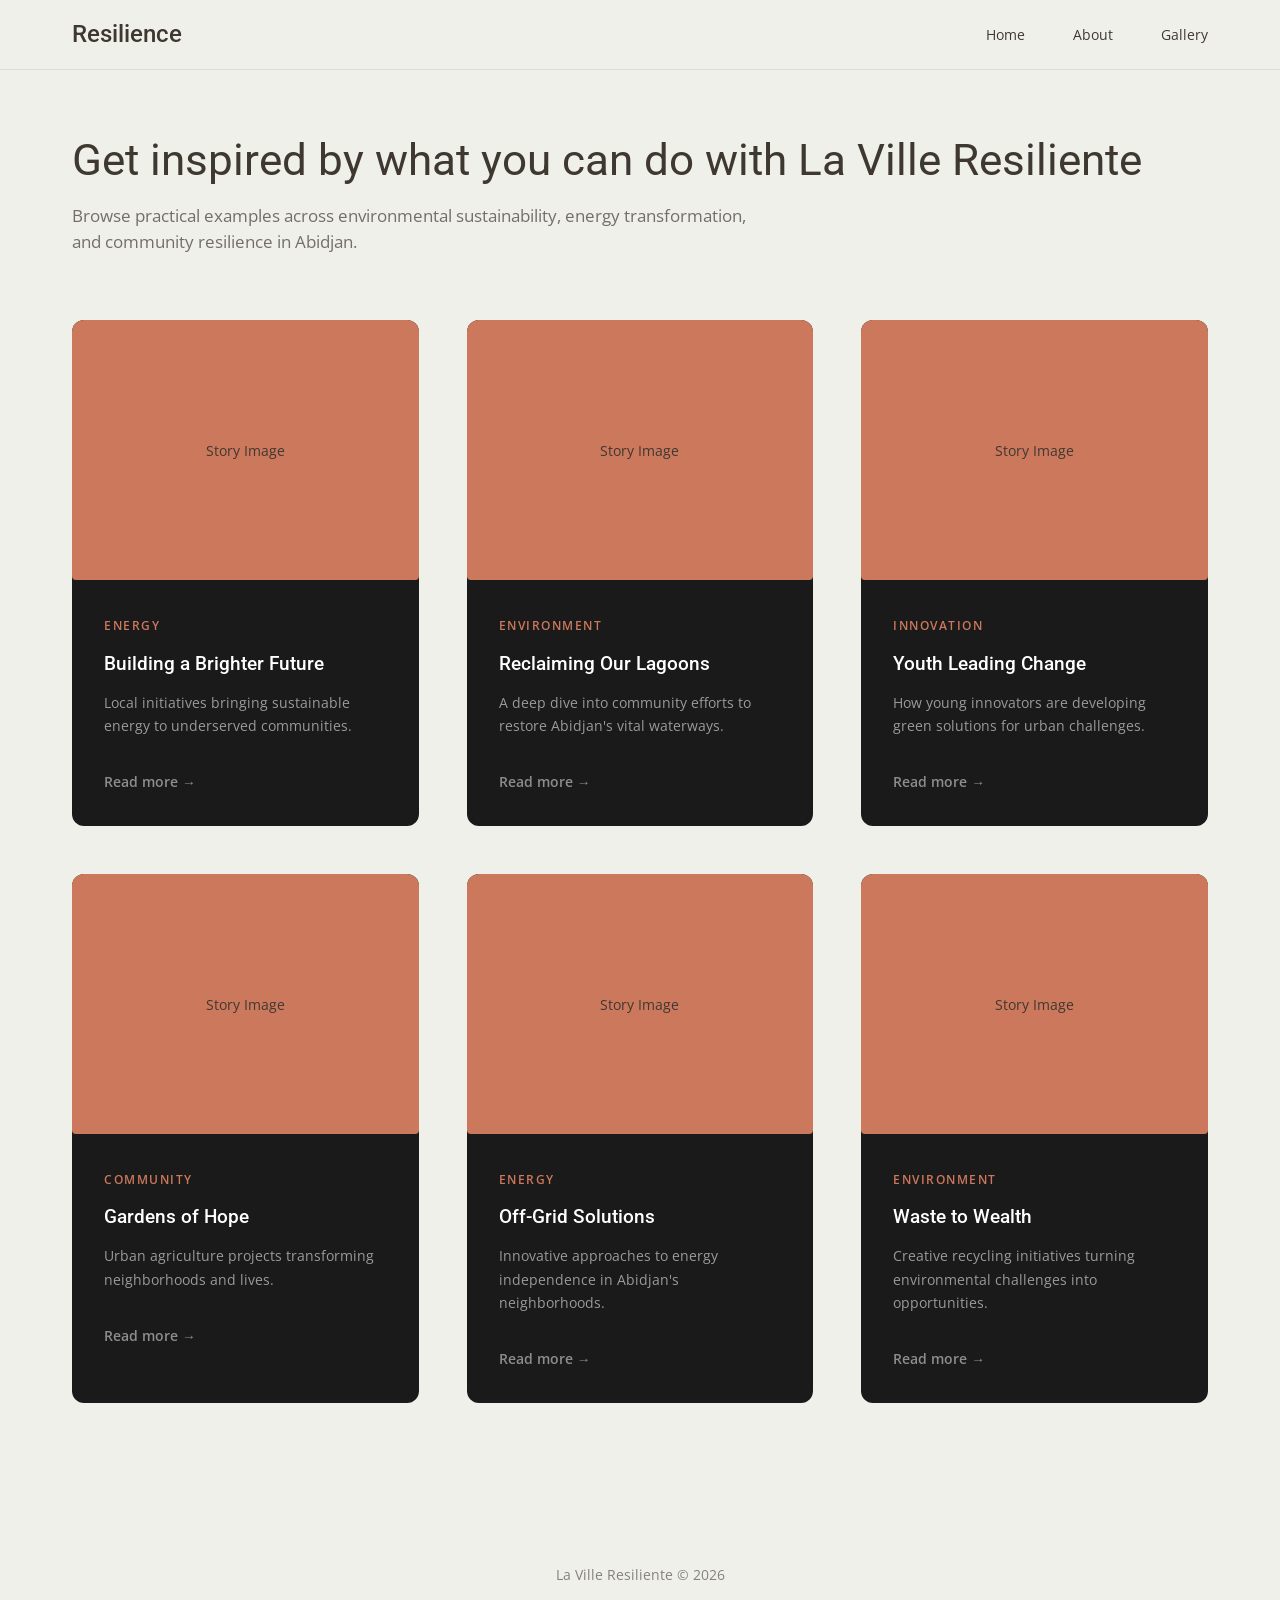
==== commit 7cd9dc02: "Complete redesign based on client specifications DESIGN CHANGES: - Remove terracotta hero band for c" ====
--- a/index.html
+++ b/index.html
@@ -7,7 +7,7 @@
     <link rel="stylesheet" href="styles.css">
     <link rel="preconnect" href="https://fonts.googleapis.com">
     <link rel="preconnect" href="https://fonts.gstatic.com" crossorigin>
-    <link href="https://fonts.googleapis.com/css2?family=Lora:wght@400;600&family=Inter:wght@300;400;600&display=swap" rel="stylesheet">
+    <link href="https://fonts.googleapis.com/css2?family=Roboto:wght@300;400;500&family=Open+Sans:wght@300;400;600&display=swap" rel="stylesheet">
 </head>
 <body>
     <header class="main-header">
@@ -18,17 +18,17 @@
             <ul class="nav-menu">
                 <li><a href="index.html">Home</a></li>
                 <li><a href="about.html">About</a></li>
-                <li><a href="#contact">Contact</a></li>
+                <li><a href="gallery.html">Gallery</a></li>
             </ul>
         </nav>
     </header>
 
     <main>
-        <!-- Hero Section -->
-        <section class="hero">
-            <div class="hero-content">
-                <h2 class="hero-title">La Ville Resiliente</h2>
-                <p class="hero-subtitle">Chronicling environmental and energy transformation in Abidjan</p>
+        <!-- Page Header -->
+        <section class="page-header">
+            <div class="container">
+                <h1>Get inspired by what you can do with La Ville Resiliente</h1>
+                <p>Browse practical examples across environmental sustainability, energy transformation, and community resilience in Abidjan.</p>
             </div>
         </section>
 
@@ -112,33 +112,8 @@
         </section>
     </main>
 
-    <footer class="main-footer">
-        <div class="container">
-            <div class="footer-content">
-                <div class="footer-col">
-                    <h4>Resilience</h4>
-                    <p>Stories from Abidjan</p>
-                </div>
-                <div class="footer-col">
-                    <h4>Connect</h4>
-                    <ul>
-                        <li><a href="#contact">Contact</a></li>
-                        <li><a href="#subscribe">Subscribe</a></li>
-                    </ul>
-                </div>
-                <div class="footer-col">
-                    <h4>Topics</h4>
-                    <ul>
-                        <li><a href="#environment">Environment</a></li>
-                        <li><a href="#energy">Energy</a></li>
-                        <li><a href="#community">Community</a></li>
-                    </ul>
-                </div>
-            </div>
-            <div class="footer-bottom">
-                <p>&copy; 2024 Resilience Stories. All rights reserved.</p>
-            </div>
-        </div>
+    <footer class="simple-footer">
+        <p>La Ville Resiliente © 2026</p>
     </footer>
 </body>
 </html>
--- a/styles.css
+++ b/styles.css
@@ -3,18 +3,15 @@
    ========================================== */
 
 :root {
-    /* Colors from moodboard */
-    --primary-color: #CC785C;      /* Deep Terracotta */
-    --secondary-color: #E8D5C4;    /* Beige */
-    --accent-color: #A86A4D;       /* Darker terracotta */
-    --text-dark: #2C2C2C;
-    --text-light: #666666;
-    --bg-light: #F0F0EB;           /* Updated background */
+    /* Colors - Simple 3 color palette */
+    --primary-color: #CC785C;      /* Terracotta accent */
+    --text-color: #3F3831;         /* Dark text */
+    --bg-light: #F0F0EB;           /* Light background */
     --white: #FFFFFF;
 
     /* Typography */
-    --font-serif: 'Lora', Georgia, serif;
-    --font-sans: 'Inter', -apple-system, sans-serif;
+    --font-heading: 'Roboto', sans-serif;
+    --font-body: 'Open Sans', sans-serif;
 
     /* Spacing */
     --spacing-xs: 0.5rem;
@@ -40,18 +37,19 @@
 }
 
 body {
-    font-family: var(--font-sans);
-    color: var(--text-dark);
+    font-family: var(--font-body);
+    color: var(--text-color);
     background-color: var(--bg-light);
     line-height: 1.6;
     font-size: 16px;
 }
 
 h1, h2, h3, h4, h5, h6 {
-    font-family: var(--font-serif);
-    font-weight: 600;
+    font-family: var(--font-heading);
+    font-weight: 500;
     line-height: 1.2;
     margin-bottom: var(--spacing-sm);
+    color: var(--text-color);
 }
 
 h1 { font-size: 2.5rem; }
@@ -61,7 +59,8 @@
 
 p {
     margin-bottom: var(--spacing-sm);
-    color: var(--text-light);
+    color: var(--text-color);
+    opacity: 0.8;
 }
 
 a {
@@ -91,12 +90,12 @@
    ========================================== */
 
 .main-header {
-    background-color: var(--white);
-    border-bottom: 1px solid var(--secondary-color);
+    background-color: var(--bg-light);
+    border-bottom: 1px solid rgba(63, 56, 49, 0.1);
     position: sticky;
     top: 0;
     z-index: 100;
-    padding: var(--spacing-md) 0;
+    padding: 1.25rem 0;
 }
 
 .nav-container {
@@ -109,9 +108,10 @@
 }
 
 .logo h1 {
-    font-size: 1.75rem;
-    color: var(--text-dark);
+    font-size: 1.5rem;
+    color: var(--text-color);
     margin: 0;
+    font-weight: 500;
 }
 
 .nav-menu {
@@ -121,10 +121,9 @@
 }
 
 .nav-menu a {
-    color: var(--text-dark);
+    color: var(--text-color);
     font-weight: 400;
-    font-size: 0.95rem;
-    letter-spacing: 0.5px;
+    font-size: 0.9rem;
     transition: color 0.3s ease;
 }
 
@@ -133,33 +132,26 @@
 }
 
 /* ==========================================
-   HERO SECTION
-   ========================================== */
-
-.hero {
-    background-color: #CC785C;
-    padding: var(--spacing-lg) var(--spacing-md);
-    text-align: center;
-}
-
-.hero-content {
-    max-width: 800px;
-    margin: 0 auto;
-}
-
-.hero-title {
-    font-size: 3.5rem;
-    color: var(--white);
-    margin-bottom: var(--spacing-md);
-    font-weight: 600;
-}
-
-.hero-subtitle {
-    font-size: 1.25rem;
-    color: var(--white);
-    font-weight: 300;
-    max-width: 600px;
-    margin: 0 auto;
+   PAGE HEADER (left-aligned like Anthropic)
+   ========================================== */
+
+.page-header {
+    padding: var(--spacing-xl) 0 var(--spacing-lg);
+}
+
+.page-header h1 {
+    font-size: 2.75rem;
+    font-weight: 400;
+    margin-bottom: var(--spacing-sm);
+    color: var(--text-color);
+}
+
+.page-header p {
+    font-size: 1.05rem;
+    line-height: 1.6;
+    max-width: 700px;
+    color: var(--text-color);
+    opacity: 0.7;
 }
 
 /* ==========================================
@@ -234,21 +226,14 @@
    ========================================== */
 
 .blog-grid {
-    padding: var(--spacing-xxl) 0;
+    padding: 0 0 var(--spacing-xxl);
     background-color: var(--bg-light);
-}
-
-.section-title {
-    text-align: center;
-    font-size: 2.5rem;
-    margin-bottom: var(--spacing-xl);
-    color: var(--text-dark);
 }
 
 .grid {
     display: grid;
-    grid-template-columns: repeat(auto-fill, minmax(250px, 1fr));
-    gap: var(--spacing-md);
+    grid-template-columns: repeat(3, 1fr);
+    gap: var(--spacing-lg);
 }
 
 .blog-card {
@@ -277,10 +262,10 @@
 }
 
 .card-content h3 {
-    font-size: 1.25rem;
+    font-size: 1.2rem;
     margin-bottom: var(--spacing-sm);
     color: var(--white);
-    font-weight: 600;
+    font-weight: 500;
 }
 
 .card-content p {
@@ -350,68 +335,38 @@
 }
 
 /* ==========================================
-   FOOTER
-   ========================================== */
-
-.main-footer {
-    background-color: var(--text-dark);
-    color: var(--white);
+   FOOTER - Simple copyright
+   ========================================== */
+
+.simple-footer {
     padding: var(--spacing-xl) 0 var(--spacing-md);
-}
-
-.footer-content {
-    display: grid;
-    grid-template-columns: repeat(3, 1fr);
-    gap: var(--spacing-lg);
-    margin-bottom: var(--spacing-lg);
-}
-
-.footer-col h4 {
-    color: var(--white);
-    margin-bottom: var(--spacing-sm);
-    font-size: 1.1rem;
-}
-
-.footer-col p,
-.footer-col a {
-    color: rgba(255, 255, 255, 0.7);
+    text-align: center;
+    background-color: var(--bg-light);
+}
+
+.simple-footer p {
+    color: var(--text-color);
+    opacity: 0.6;
     font-size: 0.9rem;
 }
 
-.footer-col ul {
-    list-style: none;
-}
-
-.footer-col ul li {
-    margin-bottom: var(--spacing-xs);
-}
-
-.footer-col a:hover {
-    color: var(--secondary-color);
-}
-
-.footer-bottom {
-    border-top: 1px solid rgba(255, 255, 255, 0.1);
-    padding-top: var(--spacing-md);
-    text-align: center;
-}
-
-.footer-bottom p {
-    color: rgba(255, 255, 255, 0.5);
-    font-size: 0.85rem;
-}
-
 /* ==========================================
    RESPONSIVE DESIGN
    ========================================== */
 
+@media (max-width: 1024px) {
+    .grid {
+        grid-template-columns: repeat(2, 1fr);
+    }
+}
+
 @media (max-width: 768px) {
-    .hero-title {
-        font-size: 2.5rem;
-    }
-
-    .hero-subtitle {
-        font-size: 1.1rem;
+    .page-header h1 {
+        font-size: 2rem;
+    }
+
+    .page-header p {
+        font-size: 1rem;
     }
 
     .nav-menu {
@@ -426,20 +381,11 @@
     .grid {
         grid-template-columns: 1fr;
     }
-
-    .footer-content {
-        grid-template-columns: 1fr;
-        gap: var(--spacing-md);
-    }
-
-    .section-title {
-        font-size: 2rem;
-    }
 }
 
 @media (max-width: 480px) {
-    .hero-title {
-        font-size: 2rem;
+    .page-header h1 {
+        font-size: 1.75rem;
     }
 
     .nav-menu {
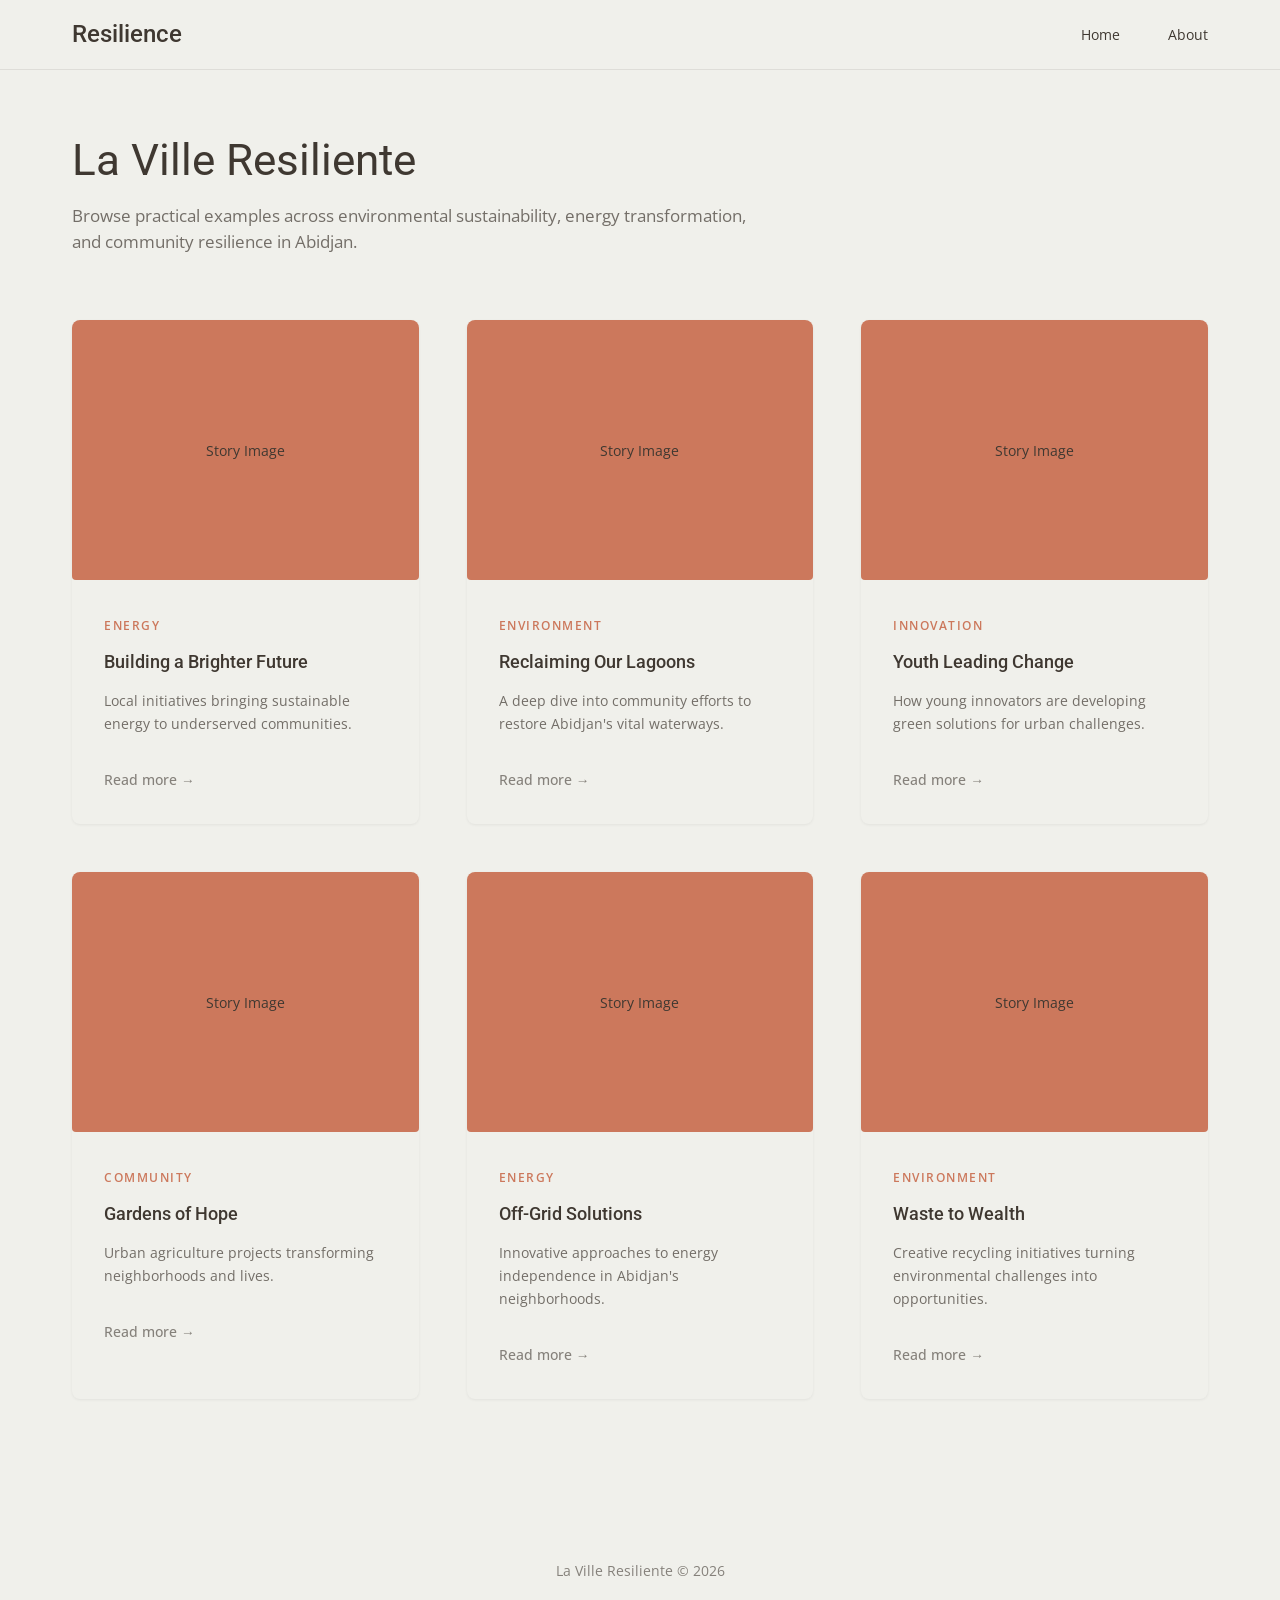
==== commit 96b32de3: "Final design adjustments per client feedback - Change card background to match page background (#F0F" ====
--- a/index.html
+++ b/index.html
@@ -18,7 +18,6 @@
             <ul class="nav-menu">
                 <li><a href="index.html">Home</a></li>
                 <li><a href="about.html">About</a></li>
-                <li><a href="gallery.html">Gallery</a></li>
             </ul>
         </nav>
     </header>
@@ -27,7 +26,7 @@
         <!-- Page Header -->
         <section class="page-header">
             <div class="container">
-                <h1>Get inspired by what you can do with La Ville Resiliente</h1>
+                <h1>La Ville Resiliente</h1>
                 <p>Browse practical examples across environmental sustainability, energy transformation, and community resilience in Abidjan.</p>
             </div>
         </section>
--- a/styles.css
+++ b/styles.css
@@ -237,15 +237,16 @@
 }
 
 .blog-card {
-    background-color: #1a1a1a;
-    border-radius: 12px;
+    background-color: var(--bg-light);
+    border-radius: 8px;
     overflow: hidden;
     transition: transform 0.3s ease, box-shadow 0.3s ease;
+    box-shadow: 0 1px 3px rgba(0, 0, 0, 0.06);
 }
 
 .blog-card:hover {
-    transform: translateY(-5px);
-    box-shadow: 0 10px 30px rgba(0, 0, 0, 0.2);
+    transform: translateY(-2px);
+    box-shadow: 0 3px 10px rgba(0, 0, 0, 0.1);
 }
 
 .card-image {
@@ -262,9 +263,9 @@
 }
 
 .card-content h3 {
-    font-size: 1.2rem;
+    font-size: 1.1rem;
     margin-bottom: var(--spacing-sm);
-    color: var(--white);
+    color: var(--text-color);
     font-weight: 500;
 }
 
@@ -272,18 +273,21 @@
     font-size: 0.9rem;
     margin-bottom: var(--spacing-md);
     line-height: 1.6;
-    color: rgba(255, 255, 255, 0.7);
+    color: var(--text-color);
+    opacity: 0.7;
 }
 
 .card-link {
-    font-weight: 600;
+    font-weight: 500;
     font-size: 0.85rem;
-    color: rgba(255, 255, 255, 0.5);
+    color: var(--text-color);
     text-decoration: none;
+    opacity: 0.6;
 }
 
 .card-link:hover {
-    color: var(--white);
+    color: var(--primary-color);
+    opacity: 1;
 }
 
 /* ==========================================
@@ -335,6 +339,77 @@
 }
 
 /* ==========================================
+   CONTACT FORM
+   ========================================== */
+
+.contact-section {
+    padding: var(--spacing-xxl) 0;
+    background-color: var(--bg-light);
+}
+
+.contact-content {
+    max-width: 700px;
+}
+
+.contact-form {
+    margin-top: var(--spacing-xl);
+}
+
+.form-group {
+    margin-bottom: var(--spacing-md);
+}
+
+.form-group label {
+    display: block;
+    margin-bottom: 0.5rem;
+    font-size: 0.9rem;
+    color: var(--text-color);
+    font-weight: 500;
+}
+
+.form-group input,
+.form-group textarea {
+    width: 100%;
+    padding: 0.875rem 1rem;
+    border: 1px solid rgba(63, 56, 49, 0.2);
+    border-radius: 4px;
+    font-family: var(--font-body);
+    font-size: 0.95rem;
+    color: var(--text-color);
+    background-color: var(--white);
+    transition: border-color 0.3s ease;
+}
+
+.form-group input:focus,
+.form-group textarea:focus {
+    outline: none;
+    border-color: var(--primary-color);
+}
+
+.form-group textarea {
+    resize: vertical;
+    min-height: 120px;
+}
+
+.submit-btn {
+    background-color: var(--primary-color);
+    color: var(--white);
+    padding: 0.875rem 2.5rem;
+    border: none;
+    border-radius: 4px;
+    font-family: var(--font-body);
+    font-size: 0.95rem;
+    font-weight: 500;
+    cursor: pointer;
+    transition: background-color 0.3s ease, transform 0.3s ease;
+}
+
+.submit-btn:hover {
+    background-color: #b56a4d;
+    transform: translateY(-2px);
+}
+
+/* ==========================================
    FOOTER - Simple copyright
    ========================================== */
 
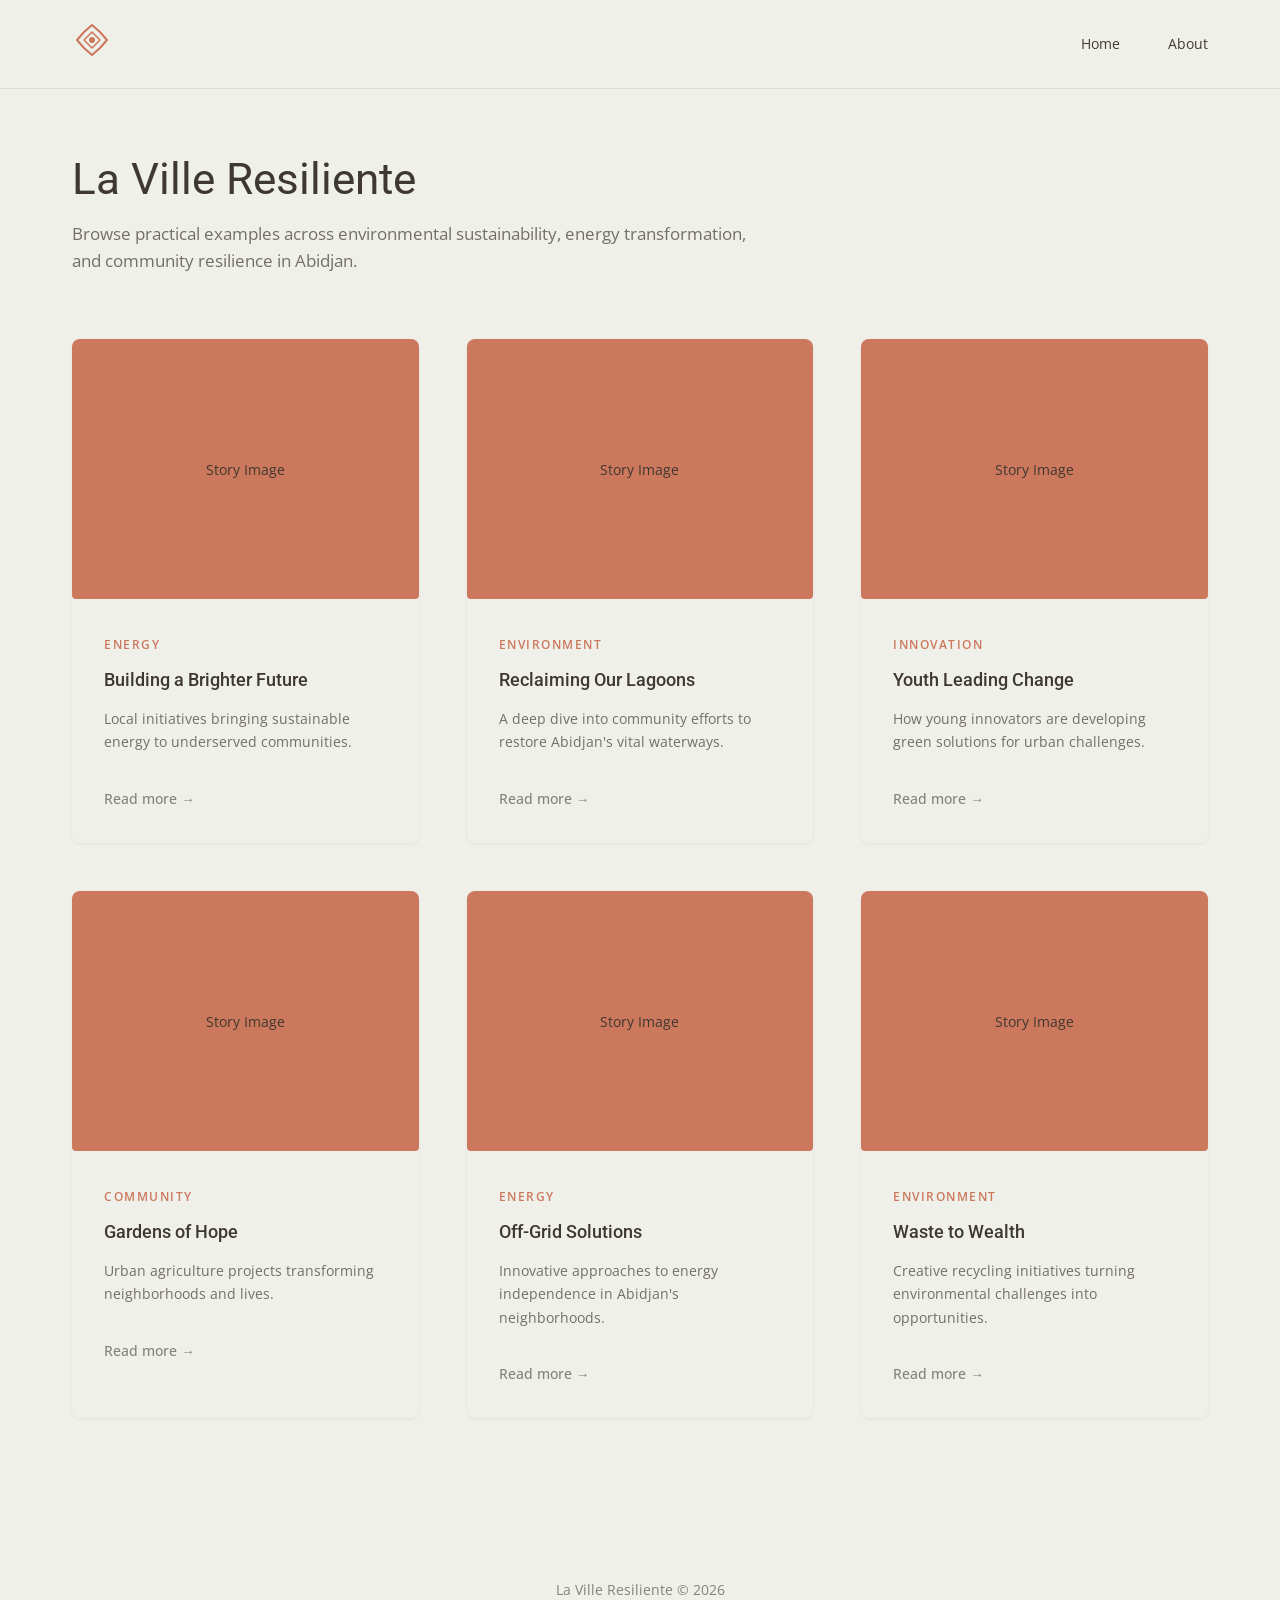
==== commit 3d26a02e: "Add logo and redesign post page - Replace text logo with SVG zigzag icon expressing connectedness/re" ====
--- a/index.html
+++ b/index.html
@@ -13,7 +13,20 @@
     <header class="main-header">
         <nav class="nav-container">
             <div class="logo">
-                <h1>Resilience</h1>
+                <svg width="40" height="40" viewBox="0 0 40 40" fill="none" xmlns="http://www.w3.org/2000/svg">
+                    <!-- Zigzag pattern expressing connectedness -->
+                    <path d="M20 5 L28 12 L35 20 L28 28 L20 35 L12 28 L5 20 L12 12 Z"
+                          stroke="#CC785C"
+                          stroke-width="2"
+                          fill="none"
+                          stroke-linejoin="round"/>
+                    <path d="M20 12 L25 17 L28 20 L25 23 L20 28 L15 23 L12 20 L15 17 Z"
+                          stroke="#CC785C"
+                          stroke-width="1.5"
+                          fill="none"
+                          stroke-linejoin="round"/>
+                    <circle cx="20" cy="20" r="3" fill="#CC785C"/>
+                </svg>
             </div>
             <ul class="nav-menu">
                 <li><a href="index.html">Home</a></li>
--- a/styles.css
+++ b/styles.css
@@ -339,6 +339,180 @@
 }
 
 /* ==========================================
+   POST/ARTICLE STYLES
+   ========================================== */
+
+.post-article {
+    background-color: var(--bg-light);
+    padding: var(--spacing-xl) 0 var(--spacing-xxl);
+}
+
+.post-container {
+    max-width: 720px;
+    margin: 0 auto;
+    padding: 0 var(--spacing-md);
+}
+
+.post-meta-info {
+    display: flex;
+    gap: var(--spacing-md);
+    margin-bottom: var(--spacing-md);
+    font-size: 0.9rem;
+    color: var(--text-color);
+    opacity: 0.7;
+}
+
+.post-date {
+    font-weight: 400;
+}
+
+.post-category {
+    font-weight: 400;
+}
+
+.post-main-title {
+    font-size: 2.75rem;
+    font-weight: 500;
+    line-height: 1.15;
+    margin-bottom: var(--spacing-lg);
+    color: var(--text-color);
+}
+
+.post-author {
+    display: flex;
+    align-items: center;
+    gap: 0.75rem;
+    margin-bottom: var(--spacing-xl);
+}
+
+.author-avatar {
+    width: 40px;
+    height: 40px;
+    border-radius: 50%;
+    background-color: var(--primary-color);
+}
+
+.author-name {
+    font-size: 0.95rem;
+    color: var(--text-color);
+    font-weight: 500;
+}
+
+.post-featured-img {
+    margin-bottom: var(--spacing-xl);
+}
+
+.post-body {
+    font-size: 1.125rem;
+    line-height: 1.75;
+    color: var(--text-color);
+}
+
+.post-body .lead-paragraph {
+    font-size: 1.35rem;
+    line-height: 1.65;
+    margin-bottom: var(--spacing-lg);
+    color: var(--text-color);
+    opacity: 0.9;
+}
+
+.post-body h2 {
+    font-size: 1.75rem;
+    font-weight: 500;
+    margin-top: var(--spacing-xl);
+    margin-bottom: var(--spacing-md);
+    color: var(--text-color);
+}
+
+.post-body h3 {
+    font-size: 1.35rem;
+    font-weight: 500;
+    margin-top: var(--spacing-lg);
+    margin-bottom: var(--spacing-sm);
+    color: var(--text-color);
+}
+
+.post-body p {
+    margin-bottom: var(--spacing-md);
+    opacity: 0.85;
+}
+
+.post-body blockquote {
+    border-left: 3px solid var(--primary-color);
+    padding-left: var(--spacing-md);
+    margin: var(--spacing-lg) 0;
+    font-style: italic;
+    font-size: 1.2rem;
+    color: var(--text-color);
+    opacity: 0.9;
+}
+
+.post-body cite {
+    display: block;
+    margin-top: 0.5rem;
+    font-style: normal;
+    font-size: 0.95rem;
+    opacity: 0.7;
+}
+
+.post-body ul,
+.post-body ol {
+    margin-bottom: var(--spacing-md);
+    padding-left: 1.75rem;
+}
+
+.post-body li {
+    margin-bottom: 0.75rem;
+    opacity: 0.85;
+}
+
+.post-body strong {
+    font-weight: 600;
+    color: var(--text-color);
+}
+
+.post-footer {
+    margin-top: var(--spacing-xxl);
+    padding-top: var(--spacing-lg);
+    border-top: 1px solid rgba(63, 56, 49, 0.1);
+}
+
+.back-link {
+    color: var(--text-color);
+    font-weight: 500;
+    font-size: 0.95rem;
+    opacity: 0.7;
+    transition: opacity 0.3s ease;
+}
+
+.back-link:hover {
+    opacity: 1;
+    color: var(--primary-color);
+}
+
+@media (max-width: 768px) {
+    .post-main-title {
+        font-size: 2rem;
+    }
+
+    .post-body {
+        font-size: 1.05rem;
+    }
+
+    .post-body .lead-paragraph {
+        font-size: 1.2rem;
+    }
+
+    .post-body h2 {
+        font-size: 1.5rem;
+    }
+
+    .post-body h3 {
+        font-size: 1.25rem;
+    }
+}
+
+/* ==========================================
    CONTACT FORM
    ========================================== */
 
